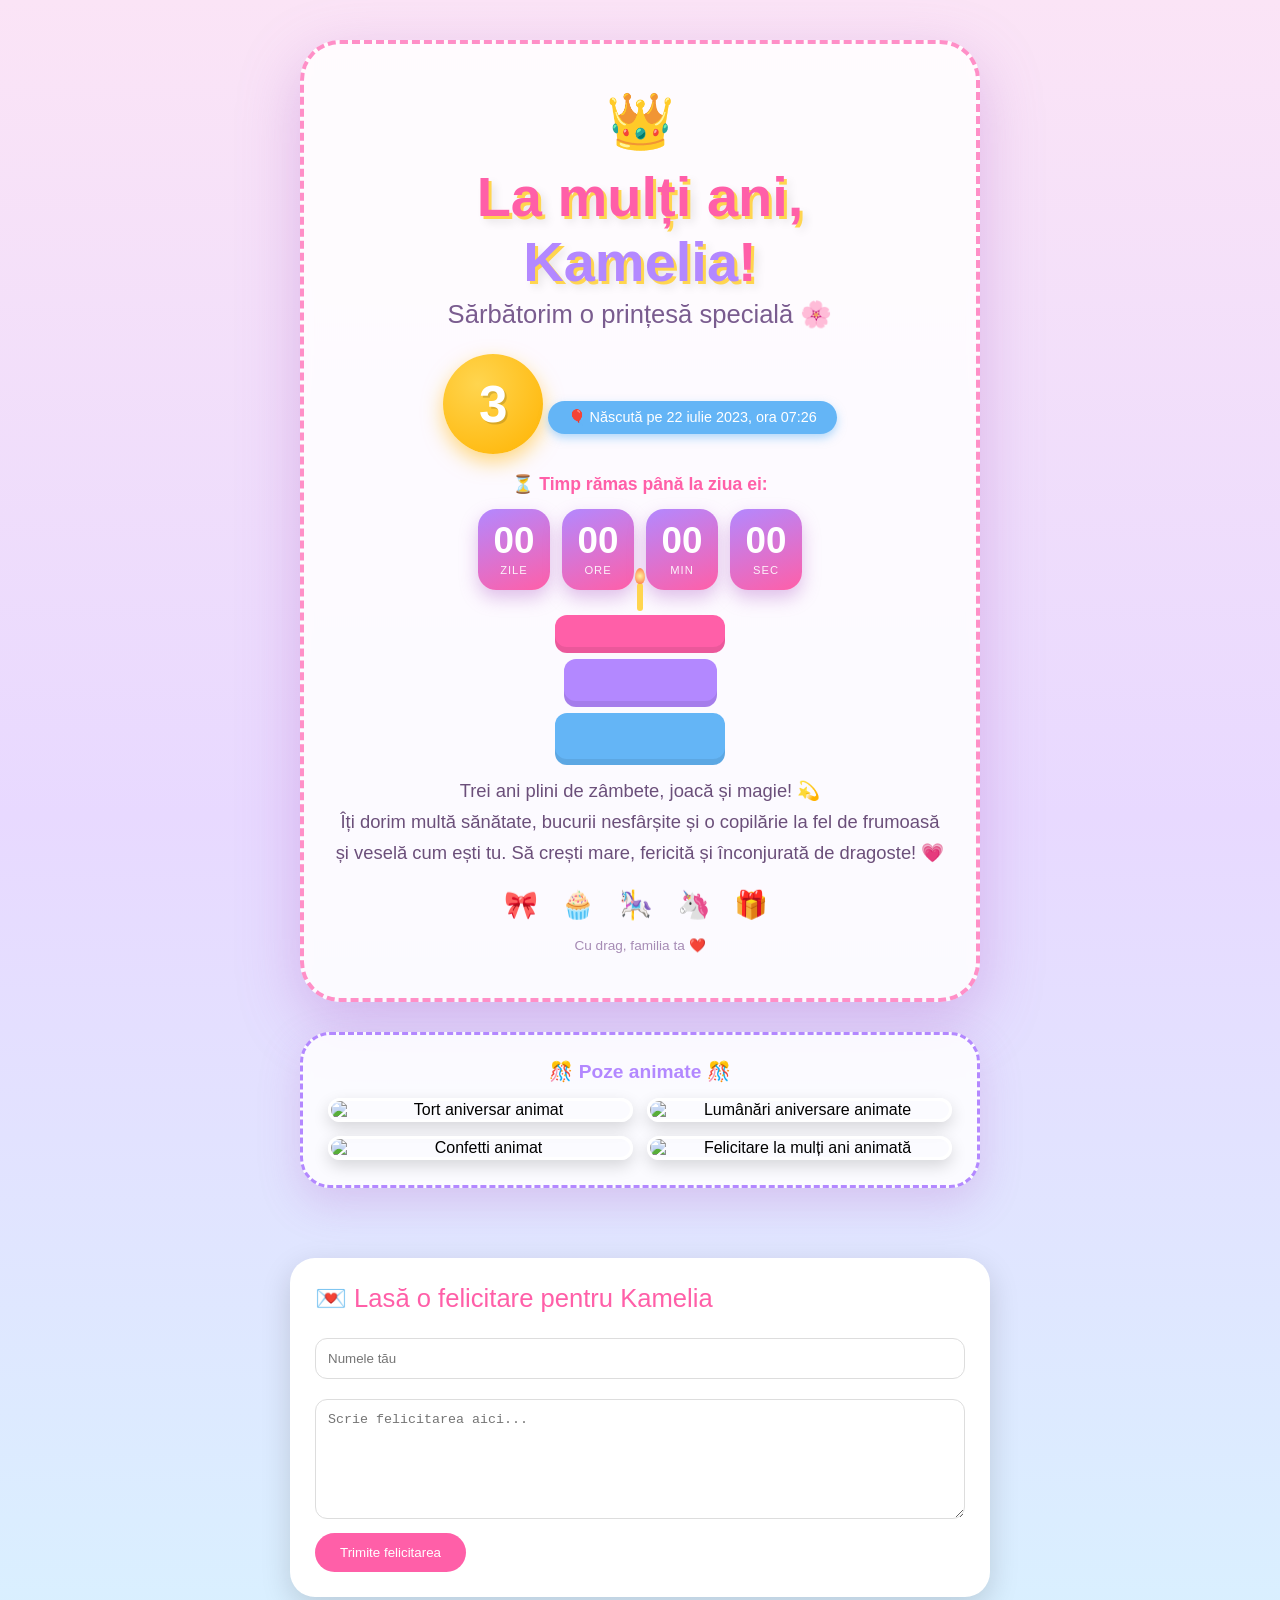
==== index.html @ 01dae21a "Update index.html" ====
<!DOCTYPE html>
<html lang="ro">
<head>
<meta charset="UTF-8">
<meta name="viewport" content="width=device-width, initial-scale=1.0">
<title>Kamelia — La mulți ani! 🎂</title>
<style>
  :root{
    --pink: #ff8fc7;
    --pink-dark: #ff5fa8;
    --purple: #b388ff;
    --yellow: #ffd54f;
    --blue: #64b5f6;
    --green: #81c784;
  }

  * { box-sizing: border-box; margin: 0; padding: 0; }

  html, body {
    min-height: 100%;
    overflow-x: hidden;
    font-family: 'Comic Sans MS', 'Trebuchet MS', sans-serif;
    background: linear-gradient(180deg, #fbe4f6 0%, #e8d9ff 50%, #d9f0ff 100%);
    position: relative;
  }

  .cloud {
    position: fixed;
    background: white;
    border-radius: 50%;
    opacity: 0.8;
    filter: blur(1px);
    z-index: 0;
    pointer-events: none;
  }

.confetti {
  position: fixed;
  top: -10px;
  opacity: 0.9;
  animation: fall linear infinite;
  pointer-events: none;
  z-index: 1;
}

/* forme variate - le alternăm din JS cu o clasă extra */
.confetti.square   { width: 9px;  height: 9px;  border-radius: 2px; }
.confetti.round    { width: 9px;  height: 9px;  border-radius: 50%; }
.confetti.strip    { width: 5px;  height: 16px;  border-radius: 2px; }

@keyframes fall {
  0%   { transform: translate(0, -10vh) rotate(0deg); opacity: 0; }
  8%   { opacity: 1; }
  25%  { transform: translate(15px, 15vh) rotate(180deg); }
  50%  { transform: translate(-20px, 45vh) rotate(360deg); }
  75%  { transform: translate(10px, 75vh) rotate(540deg); }
  92%  { opacity: 1; }
  100% { transform: translate(0, 110vh) rotate(720deg); opacity: 0; }
}
  
  @keyframes fall {
    0%   { transform: translateY(-10vh) rotate(0deg); }
    100% { transform: translateY(110vh) rotate(720deg); }
  }

  .balloon {
    position: fixed;
    bottom: -150px;
    width: 60px;
    height: 78px;
    border-radius: 50% 50% 50% 50% / 60% 60% 40% 40%;
    animation: float 12s linear infinite;
    z-index: 1;
    box-shadow: inset -8px -8px 12px rgba(0,0,0,0.08);
    pointer-events: none;
  }
  .balloon::after{
    content:'';
    position:absolute;
    bottom:-40px;
    left:50%;
    width:1px;
    height:40px;
    background: rgba(0,0,0,0.25);
  }
  @keyframes float {
    0%   { transform: translateY(0) translateX(0) rotate(0deg); }
    25%  { transform: translateY(-30vh) translateX(20px) rotate(3deg); }
    50%  { transform: translateY(-60vh) translateX(-20px) rotate(-3deg); }
    75%  { transform: translateY(-90vh) translateX(15px) rotate(3deg); }
    100% { transform: translateY(-120vh) translateX(0) rotate(0deg); }
  }

  .container {
    position: relative;
    z-index: 2;
    min-height: 100vh;
    display: flex;
    flex-direction: column;
    align-items: center;
    justify-content: center;
    text-align: center;
    padding: 40px 16px;
    gap: 30px;
  }

  .card {
    background: rgba(255,255,255,0.85);
    backdrop-filter: blur(6px);
    border-radius: 40px;
    padding: 45px 30px;
    max-width: 680px;
    width: 100%;
    box-shadow: 0 20px 60px rgba(179, 100, 200, 0.35);
    border: 4px dashed var(--pink);
  }

  .crown { font-size: 55px; animation: bounce 2s ease-in-out infinite; }
  @keyframes bounce {
    0%, 100% { transform: translateY(0) rotate(-5deg); }
    50% { transform: translateY(-15px) rotate(5deg); }
  }

  h1 {
    font-size: clamp(2rem, 7vw, 3.5rem);
    color: var(--pink-dark);
    text-shadow: 3px 3px 0 var(--yellow), 6px 6px 10px rgba(0,0,0,0.1);
    margin: 10px 0 5px;
  }
  .name { color: var(--purple); }

  h2 {
    font-size: clamp(1.1rem, 4vw, 1.6rem);
    color: #7a5c8f;
    margin-bottom: 20px;
    font-weight: normal;
  }

  .age-badge {
    display: inline-flex;
    align-items: center;
    justify-content: center;
    width: 100px;
    height: 100px;
    background: radial-gradient(circle at 35% 30%, var(--yellow), #ffb300);
    border-radius: 50%;
    font-size: 3.2rem;
    font-weight: bold;
    color: #fff;
    text-shadow: 2px 2px 0 rgba(0,0,0,0.15);
    box-shadow: 0 8px 20px rgba(255,179,0,0.5);
    margin: 5px auto 20px;
    animation: pulse 1.8s ease-in-out infinite;
  }
  @keyframes pulse {
    0%, 100% { transform: scale(1); }
    50% { transform: scale(1.08); }
  }

  .message {
    font-size: clamp(1rem, 3vw, 1.15rem);
    color: #6b4f7a;
    line-height: 1.7;
    margin-bottom: 20px;
  }

  .date-tag {
    display: inline-block;
    background: var(--blue);
    color: white;
    padding: 8px 20px;
    border-radius: 30px;
    font-size: 0.9rem;
    margin-bottom: 20px;
    box-shadow: 0 4px 10px rgba(100,181,246,0.5);
  }

  .timer-title{
    font-size: 1.1rem;
    color: var(--pink-dark);
    margin-bottom: 14px;
    font-weight: bold;
  }
  .timer {
    display: flex;
    justify-content: center;
    gap: 12px;
    flex-wrap: wrap;
    margin-bottom: 10px;
  }
  .timer-box {
    background: linear-gradient(160deg, var(--purple), var(--pink-dark));
    color: white;
    border-radius: 18px;
    padding: 14px 10px;
    min-width: 72px;
    box-shadow: 0 8px 18px rgba(179,100,200,0.4);
  }
  .timer-box .num {
    font-size: clamp(1.6rem, 6vw, 2.3rem);
    font-weight: bold;
    line-height: 1;
    font-variant-numeric: tabular-nums;
  }
  .timer-box .label {
    font-size: 0.7rem;
    text-transform: uppercase;
    letter-spacing: 1px;
    opacity: 0.9;
    margin-top: 4px;
  }
  .timer-done {
    font-size: 1.4rem;
    color: var(--pink-dark);
    font-weight: bold;
    display: none;
  }

  .cake { width: 170px; margin: 25px auto 10px; position: relative; }
  .cake-layer { border-radius: 12px; margin-bottom: 6px; box-shadow: inset 0 -6px 0 rgba(0,0,0,0.08); position: relative; }
  .cake-layer.top { height: 38px; background: var(--pink-dark); }
  .cake-layer.mid { height: 48px; background: var(--purple); width: 90%; margin-left: 5%; }
  .cake-layer.base { height: 52px; background: var(--blue); width: 100%; }
  .candle { position: absolute; top: -32px; left: 50%; transform: translateX(-50%); width: 6px; height: 28px; background: var(--yellow); border-radius: 3px; }
  .flame {
    position: absolute; top: -15px; left: 50%; transform: translateX(-50%);
    width: 10px; height: 16px;
    background: radial-gradient(circle, #fff59d, #ff7043);
    border-radius: 50% 50% 50% 50% / 60% 60% 40% 40%;
    animation: flicker 0.6s ease-in-out infinite alternate;
  }
  @keyframes flicker {
    0% { transform: translateX(-50%) scale(1) rotate(-3deg); }
    100% { transform: translateX(-50%) scale(1.15) rotate(3deg); }
  }

  .emoji-row { font-size: 1.7rem; margin: 15px 0 5px; letter-spacing: 8px; }
  .footer-note { margin-top: 16px; font-size: 0.85rem; color: #a68bb5; }

  .gif-card{
    background: rgba(255,255,255,0.85);
    backdrop-filter: blur(6px);
    border-radius: 30px;
    padding: 25px;
    max-width: 680px;
    width: 100%;
    box-shadow: 0 15px 40px rgba(179,100,200,0.25);
    border: 3px dashed var(--purple);
  }
  .gif-card h3{
    color: var(--purple);
    margin-bottom: 15px;
    font-size: 1.2rem;
  }
  .gif-grid{
    display: grid;
    grid-template-columns: repeat(2, 1fr);
    gap: 14px;
  }
  .gif-grid img{
    width: 100%;
    border-radius: 18px;
    box-shadow: 0 6px 16px rgba(0,0,0,0.15);
    border: 3px solid white;
    display: block;
  }

  @media (max-width: 480px){
    .card, .gif-card{ padding: 30px 16px; }
    .timer-box{ min-width: 62px; padding: 10px 6px; }
  }
.guestbook{
    width:100%;
    max-width:700px;
    margin:30px auto;
    padding:25px;
    background:white;
    border-radius:25px;
    box-shadow:0 10px 30px rgba(0,0,0,.15);
    position:relative;
    z-index:3;
}

.guestbook h2{
    color:#ff5fa8;
    margin-bottom:15px;
}

.guestbook input,
.guestbook textarea{
    width:100%;
    padding:12px;
    margin:10px 0;
    border-radius:12px;
    border:1px solid #ddd;
}

.guestbook textarea{
    min-height:120px;
}

.guestbook button{
    background:#ff5fa8;
    color:white;
    border:none;
    padding:12px 25px;
    border-radius:20px;
    cursor:pointer;
}

.comment{
    margin-top:12px;
    padding:15px;
    border-radius:12px;
    background:#fff4fa;
    text-align:left;
} 
</style>
</head>
<body>

<div class="container">
  <div class="card">
    <div class="crown">👑</div>
    <h1>La mulți ani,<br><span class="name">Kamelia</span>!</h1>
    <h2>Sărbătorim o prințesă specială 🌸</h2>

    <div class="age-badge" id="ageBadge">3</div>

    <p class="date-tag">🎈 Născută pe 22 iulie 2023, ora 07:26</p>

    <div class="timer-title">⏳ Timp rămas până la ziua ei:</div>
    <div class="timer" id="timer">
      <div class="timer-box"><div class="num" id="days">00</div><div class="label">zile</div></div>
      <div class="timer-box"><div class="num" id="hours">00</div><div class="label">ore</div></div>
      <div class="timer-box"><div class="num" id="minutes">00</div><div class="label">min</div></div>
      <div class="timer-box"><div class="num" id="seconds">00</div><div class="label">sec</div></div>
    </div>
    <div class="timer-done" id="timerDone">🎉 La mulți ani, Kamelia! 🎉</div>

    <div class="cake">
      <div class="cake-layer top"><div class="candle"><div class="flame"></div></div></div>
      <div class="cake-layer mid"></div>
      <div class="cake-layer base"></div>
    </div>

    <p class="message">
      Trei ani plini de zâmbete, joacă și magie! 💫<br>
      Îți dorim multă sănătate, bucurii nesfârșite și o copilărie
      la fel de frumoasă și veselă cum ești tu. Să crești mare,
      fericită și înconjurată de dragoste! 💗
    </p>

    <div class="emoji-row">🎀 🧁 🎠 🦄 🎁</div>
    <p class="footer-note">Cu drag, familia ta ❤️</p>
  </div>

  <div class="gif-card">
    <h3>🎊 Poze animate 🎊</h3>
    <div class="gif-grid">
      <img src="https://media2.giphy.com/media/v1.Y2lkPTc5MGI3NjExNmp3NG00NWlmNWFiaDA5OTBqZmwwYWIzMTZ6OHd4cGtkcjNxaWxqeiZlcD12MV9naWZzX3NlYXJjaCZjdD1n/VyB31XTqZNJhFRZNyl/giphy.gif" alt="Tort aniversar animat">
      <img src="https://media0.giphy.com/media/v1.Y2lkPTc5MGI3NjExNmp3NG00NWlmNWFiaDA5OTBqZmwwYWIzMTZ6OHd4cGtkcjNxaWxqeiZlcD12MV9naWZzX3NlYXJjaCZjdD1n/20cS04roeYZcVXAypm/giphy.gif" alt="Lumânări aniversare animate">
      <img src="https://media3.giphy.com/media/v1.Y2lkPTc5MGI3NjExNmp3NG00NWlmNWFiaDA5OTBqZmwwYWIzMTZ6OHd4cGtkcjNxaWxqeiZlcD12MV9naWZzX3NlYXJjaCZjdD1n/Y3THm9PonB55KXp9DI/giphy.gif" alt="Confetti animat">
      <img src="https://media3.giphy.com/media/v1.Y2lkPTc5MGI3NjExNmp3NG00NWlmNWFiaDA5OTBqZmwwYWIzMTZ6OHd4cGtkcjNxaWxqeiZlcD12MV9naWZzX3NlYXJjaCZjdD1n/CNNK7s0oINp0SyenZL/giphy.gif" alt="Felicitare la mulți ani animată">
    </div>
  </div>
</div>

<script>
  const colors = ['#ff8fc7','#ffd54f','#b388ff','#64b5f6','#81c784','#ff5fa8'];
  for (let i = 0; i < 55; i++) {
    const el = document.createElement('div');
    el.className = 'confetti';
    el.style.left = Math.random() * 100 + 'vw';
    el.style.background = colors[Math.floor(Math.random() * colors.length)];
    el.style.borderRadius = Math.random() > 0.5 ? '50%' : '0%';
    el.style.animationDuration = (4 + Math.random() * 5) + 's';
    el.style.animationDelay = (Math.random() * 5) + 's';
    document.body.appendChild(el);
  }

  for (let i = 0; i < 10; i++) {
    const b = document.createElement('div');
    b.className = 'balloon';
    b.style.left = (Math.random() * 90) + 'vw';
    b.style.background = colors[Math.floor(Math.random() * colors.length)];
    b.style.animationDuration = (10 + Math.random() * 8) + 's';
    b.style.animationDelay = (Math.random() * 10) + 's';
    document.body.appendChild(b);
  }

  for (let i = 0; i < 6; i++) {
    const c = document.createElement('div');
    c.className = 'cloud';
    const size = 60 + Math.random() * 80;
    c.style.width = size + 'px';
    c.style.height = size * 0.6 + 'px';
    c.style.top = (Math.random() * 80) + 'vh';
    c.style.left = (Math.random() * 90) + 'vw';
    document.body.appendChild(c);
  }

  const BIRTH_MONTH = 7;
  const BIRTH_DAY = 22;
  const BIRTH_HOUR = 7;
  const BIRTH_MINUTE = 26;
  const BIRTH_YEAR = 2023;

  function getNextBirthday() {
    const now = new Date();
    let year = now.getFullYear();
    let target = new Date(year, BIRTH_MONTH - 1, BIRTH_DAY, BIRTH_HOUR, BIRTH_MINUTE, 0);
    if (target.getTime() <= now.getTime()) {
      target = new Date(year + 1, BIRTH_MONTH - 1, BIRTH_DAY, BIRTH_HOUR, BIRTH_MINUTE, 0);
    }
    return target;
  }

  function updateAgeBadge(targetDate) {
    const turningAge = targetDate.getFullYear() - BIRTH_YEAR;
    document.getElementById('ageBadge').textContent = turningAge;
  }

  let nextBirthday = getNextBirthday();
  updateAgeBadge(nextBirthday);

  function pad(n) { return String(n).padStart(2, '0'); }

  function tick() {
    const now = new Date().getTime();
    let diff = nextBirthday.getTime() - now;

    if (diff <= 0) {
      document.getElementById('timer').style.display = 'none';
      document.getElementById('timerDone').style.display = 'block';
      setTimeout(() => {
        nextBirthday = getNextBirthday();
        updateAgeBadge(nextBirthday);
        document.getElementById('timer').style.display = 'flex';
        document.getElementById('timerDone').style.display = 'none';
      }, 5000);
      return;
    }

    const days = Math.floor(diff / (1000 * 60 * 60 * 24));
    const hours = Math.floor((diff / (1000 * 60 * 60)) % 24);
    const minutes = Math.floor((diff / (1000 * 60)) % 60);
    const seconds = Math.floor((diff / 1000) % 60);

    document.getElementById('days').textContent = pad(days);
    document.getElementById('hours').textContent = pad(hours);
    document.getElementById('minutes').textContent = pad(minutes);
    document.getElementById('seconds').textContent = pad(seconds);
  }

  tick();
  async function saveWish(){

    const name =
        document.getElementById("name").value;

    const message =
        document.getElementById("message").value;

    if(!message){
        alert("Scrie un mesaj.");
        return;
    }

    await fetch("/api/wishes",{

        method:"POST",

        headers:{
            "Content-Type":"application/json"
        },

        body:JSON.stringify({
            name,
            message
        })

    });

    document.getElementById("name").value="";
    document.getElementById("message").value="";

    loadWishes();
}



async function loadWishes(){

    const response =
        await fetch("/api/wishes");

    const data =
        await response.json();

    const comments =
        document.getElementById("comments");

    comments.innerHTML="";

    data.forEach(item=>{

        comments.innerHTML += `
        <div class="comment">
            <strong>${item.name}</strong><br>
            ${item.message}<br>
            <small>${item.created_at}</small>
        </div>
        `;

    });

}

loadWishes();
  setInterval(tick, 1000);
// în <script> din index.html, unde era bucla veche:
const shapes = ['square', 'round', 'strip'];
const colors = ['#ff8fc7','#ffd54f','#b388ff','#64b5f6','#81c784','#ff5fa8'];
for (let i = 0; i < 55; i++) {
  const el = document.createElement('div');
  el.className = 'confetti ' + shapes[Math.floor(Math.random() * shapes.length)];
  el.style.left = Math.random() * 100 + 'vw';
  el.style.background = colors[Math.floor(Math.random() * colors.length)];
  el.style.animationDuration = (4 + Math.random() * 5) + 's';
  el.style.animationDelay = (Math.random() * 5) + 's';
  document.body.appendChild(el);
}

</script>

    <div class="guestbook">

    <h2>💌 Lasă o felicitare pentru Kamelia</h2>

    <input
        id="name"
        type="text"
        placeholder="Numele tău"
    >
    <input
  type="text"
  id="website"
  style="display:none"
  />
    <textarea
        id="message"
        placeholder="Scrie felicitarea aici..."
    ></textarea>

    <button onclick="saveWish()">
        Trimite felicitarea
    </button>

    <div id="comments"></div>

</div>
  
</body>
</html>
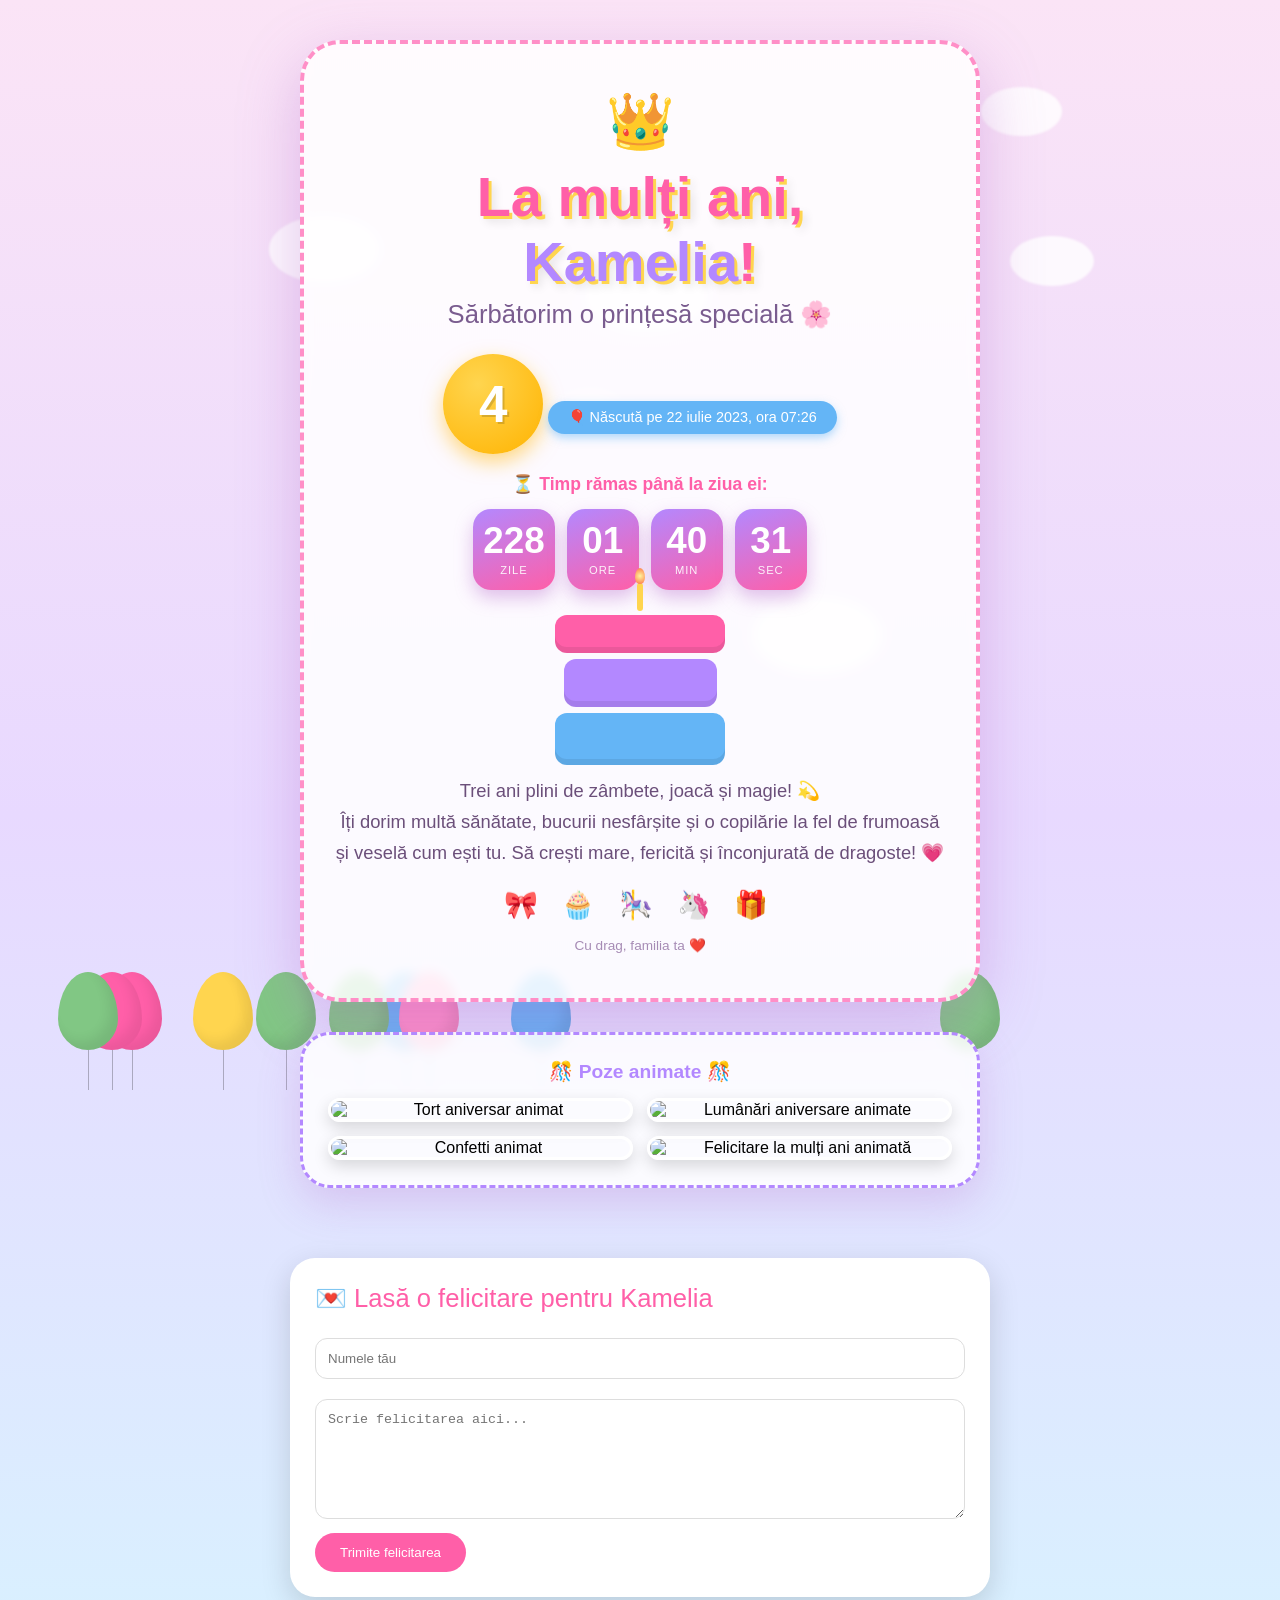
==== commit e3d9894e: "Update index.html" ====
--- a/index.html
+++ b/index.html
@@ -519,18 +519,6 @@
 
 loadWishes();
   setInterval(tick, 1000);
-// în <script> din index.html, unde era bucla veche:
-const shapes = ['square', 'round', 'strip'];
-const colors = ['#ff8fc7','#ffd54f','#b388ff','#64b5f6','#81c784','#ff5fa8'];
-for (let i = 0; i < 55; i++) {
-  const el = document.createElement('div');
-  el.className = 'confetti ' + shapes[Math.floor(Math.random() * shapes.length)];
-  el.style.left = Math.random() * 100 + 'vw';
-  el.style.background = colors[Math.floor(Math.random() * colors.length)];
-  el.style.animationDuration = (4 + Math.random() * 5) + 's';
-  el.style.animationDelay = (Math.random() * 5) + 's';
-  document.body.appendChild(el);
-}
 
 </script>
 
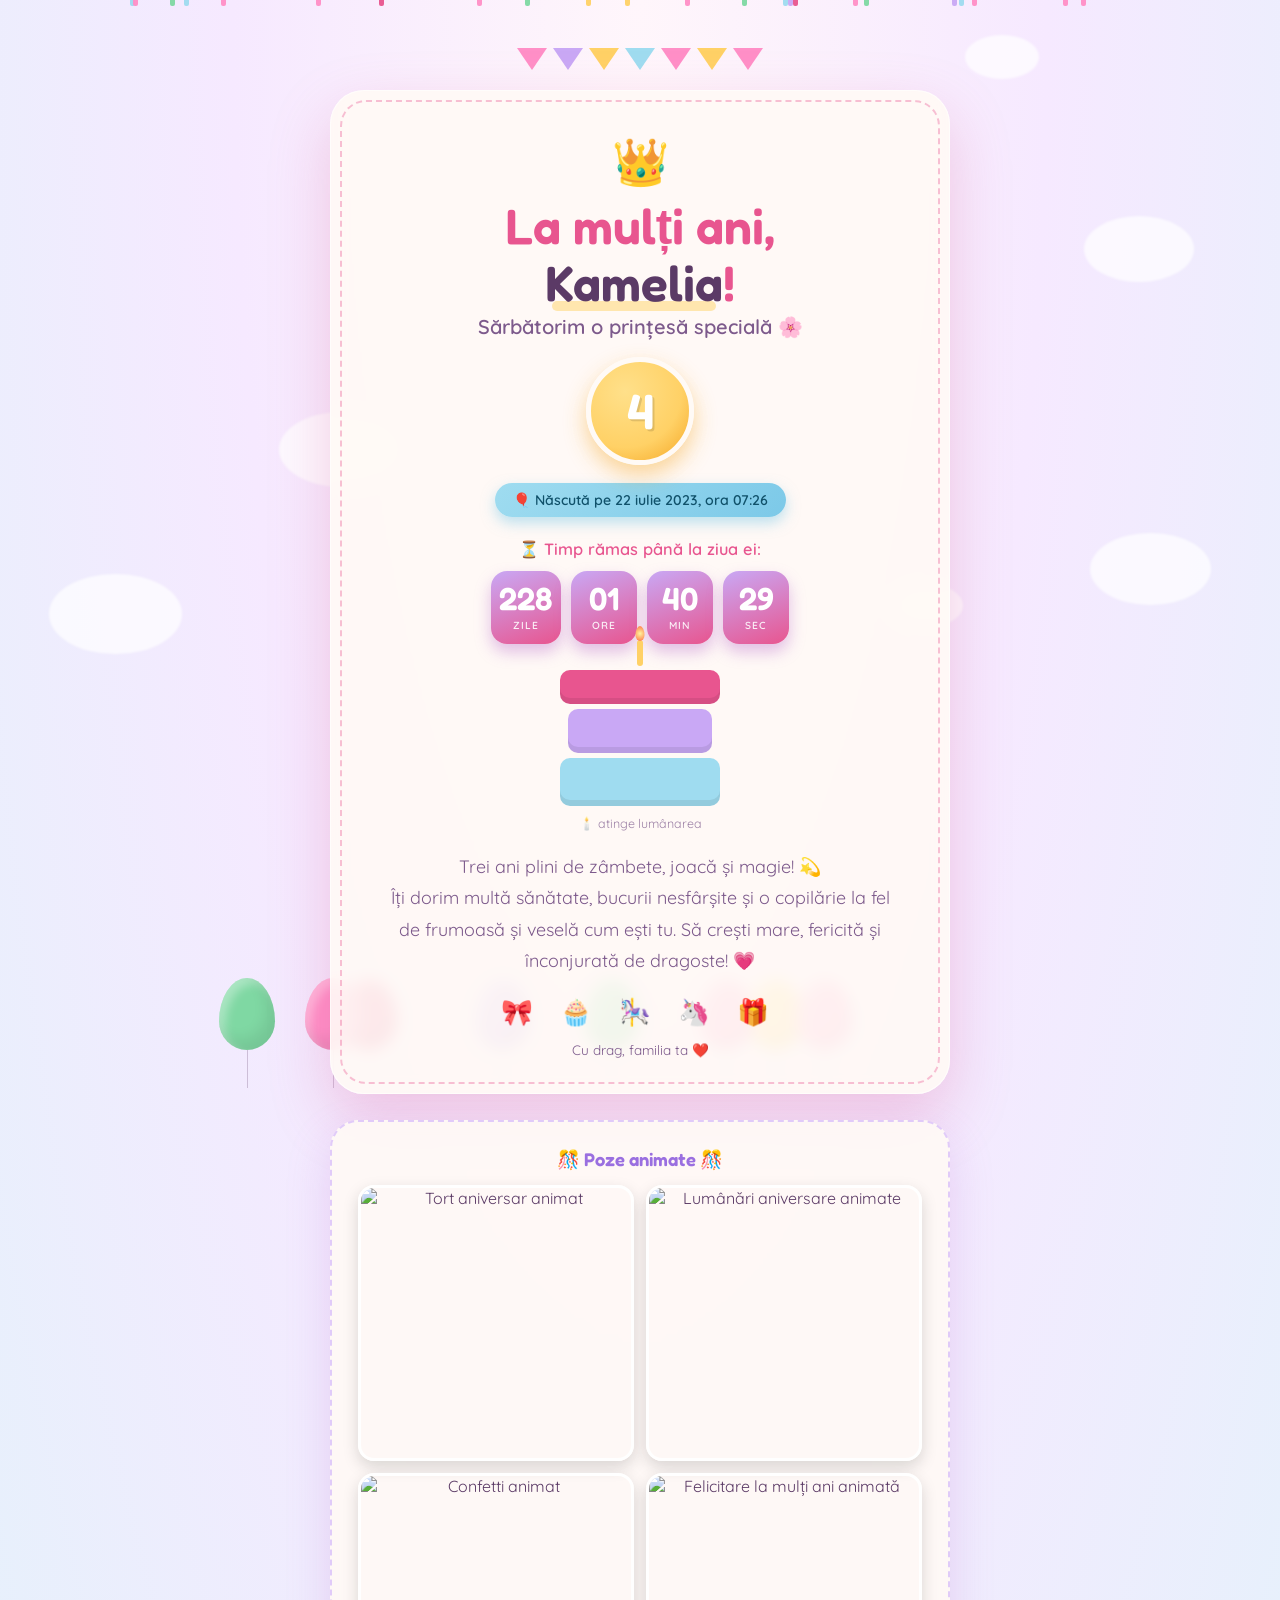
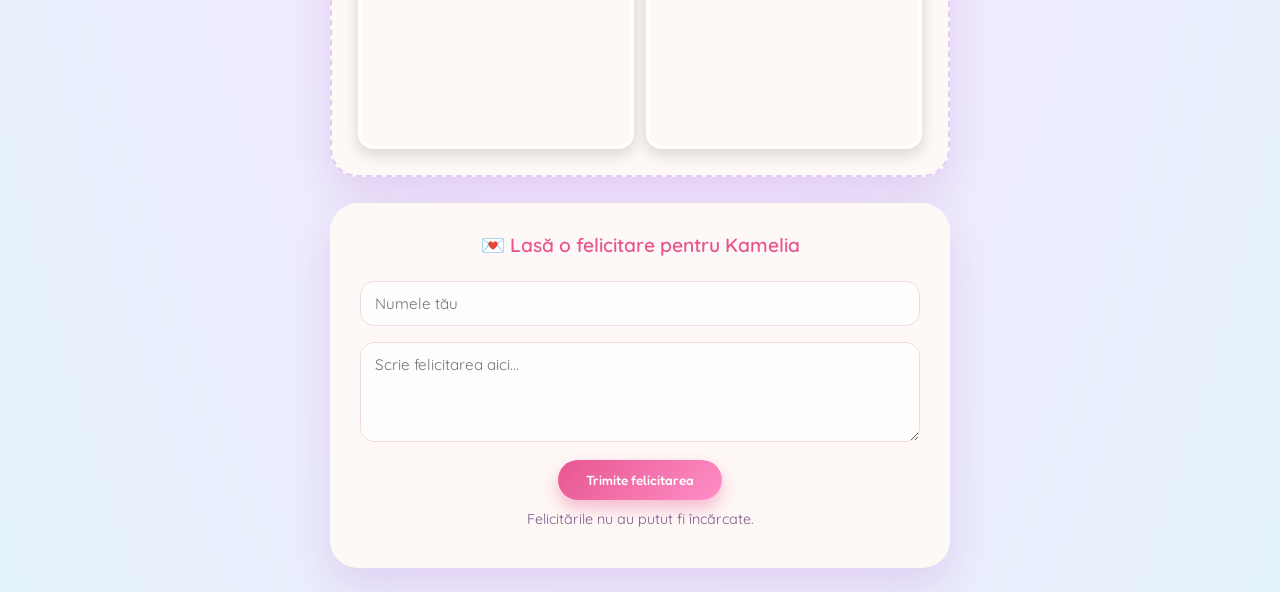
==== commit bc23bf43: "Update index.html" ====
--- a/index.html
+++ b/index.html
@@ -4,14 +4,21 @@
 <meta charset="UTF-8">
 <meta name="viewport" content="width=device-width, initial-scale=1.0">
 <title>Kamelia — La mulți ani! 🎂</title>
+<link rel="preconnect" href="https://fonts.googleapis.com">
+<link rel="preconnect" href="https://fonts.gstatic.com" crossorigin>
+<link href="https://fonts.googleapis.com/css2?family=Fredoka:wght@500;600;700&family=Quicksand:wght@400;500;600;700&display=swap" rel="stylesheet">
 <style>
   :root{
+    --blush: #ffe1ee;
     --pink: #ff8fc7;
-    --pink-dark: #ff5fa8;
-    --purple: #b388ff;
-    --yellow: #ffd54f;
-    --blue: #64b5f6;
-    --green: #81c784;
+    --pink-dark: #e8558f;
+    --plum: #5b3a66;
+    --plum-soft: #7d5a8c;
+    --lavender: #c9a8f5;
+    --butter: #ffd166;
+    --sky: #9fdcf0;
+    --paper: #fffaf6;
+    --shadow-pink: rgba(216, 92, 150, 0.28);
   }
 
   * { box-sizing: border-box; margin: 0; padding: 0; }
@@ -19,78 +26,78 @@
   html, body {
     min-height: 100%;
     overflow-x: hidden;
-    font-family: 'Comic Sans MS', 'Trebuchet MS', sans-serif;
-    background: linear-gradient(180deg, #fbe4f6 0%, #e8d9ff 50%, #d9f0ff 100%);
+    font-family: 'Quicksand', sans-serif;
+    color: var(--plum);
+    background: radial-gradient(ellipse at top, #fff6fb 0%, #f6e9ff 45%, #e3f2fb 100%);
     position: relative;
   }
 
+  h1, h2, h3, .display {
+    font-family: 'Fredoka', sans-serif;
+  }
+
+  /* ---------- decorative background layers (non-interactive) ---------- */
+  .cloud, .confetti, .balloon {
+    position: fixed;
+    pointer-events: none;
+  }
+
   .cloud {
-    position: fixed;
     background: white;
     border-radius: 50%;
-    opacity: 0.8;
+    opacity: 0.7;
     filter: blur(1px);
     z-index: 0;
-    pointer-events: none;
-  }
-
-.confetti {
-  position: fixed;
-  top: -10px;
-  opacity: 0.9;
-  animation: fall linear infinite;
-  pointer-events: none;
-  z-index: 1;
-}
-
-/* forme variate - le alternăm din JS cu o clasă extra */
-.confetti.square   { width: 9px;  height: 9px;  border-radius: 2px; }
-.confetti.round    { width: 9px;  height: 9px;  border-radius: 50%; }
-.confetti.strip    { width: 5px;  height: 16px;  border-radius: 2px; }
-
-@keyframes fall {
-  0%   { transform: translate(0, -10vh) rotate(0deg); opacity: 0; }
-  8%   { opacity: 1; }
-  25%  { transform: translate(15px, 15vh) rotate(180deg); }
-  50%  { transform: translate(-20px, 45vh) rotate(360deg); }
-  75%  { transform: translate(10px, 75vh) rotate(540deg); }
-  92%  { opacity: 1; }
-  100% { transform: translate(0, 110vh) rotate(720deg); opacity: 0; }
-}
-  
+  }
+
+  .confetti {
+    top: -10px;
+    opacity: 0.95;
+    animation: fall linear infinite;
+    z-index: 1;
+    will-change: transform, opacity;
+  }
+  .confetti.square { width: 9px;  height: 9px;  border-radius: 2px; }
+  .confetti.round  { width: 8px;  height: 8px;  border-radius: 50%; }
+  .confetti.strip  { width: 5px;  height: 16px; border-radius: 2px; }
+
   @keyframes fall {
-    0%   { transform: translateY(-10vh) rotate(0deg); }
-    100% { transform: translateY(110vh) rotate(720deg); }
+    0%   { transform: translate(0, -10vh) rotate(0deg);    opacity: 0; }
+    8%   { opacity: 1; }
+    25%  { transform: translate(18px, 20vh) rotate(180deg); }
+    50%  { transform: translate(-22px, 50vh) rotate(360deg); }
+    75%  { transform: translate(14px, 80vh) rotate(540deg); }
+    92%  { opacity: 1; }
+    100% { transform: translate(0, 110vh) rotate(720deg);  opacity: 0; }
   }
 
   .balloon {
-    position: fixed;
     bottom: -150px;
-    width: 60px;
-    height: 78px;
+    width: 56px;
+    height: 72px;
     border-radius: 50% 50% 50% 50% / 60% 60% 40% 40%;
-    animation: float 12s linear infinite;
+    animation: float 13s linear infinite;
     z-index: 1;
-    box-shadow: inset -8px -8px 12px rgba(0,0,0,0.08);
-    pointer-events: none;
+    box-shadow: inset -8px -10px 14px rgba(0,0,0,0.08), inset 6px 6px 10px rgba(255,255,255,0.35);
   }
   .balloon::after{
     content:'';
     position:absolute;
-    bottom:-40px;
+    bottom:-38px;
     left:50%;
     width:1px;
-    height:40px;
-    background: rgba(0,0,0,0.25);
+    height:38px;
+    background: rgba(91,58,102,0.25);
   }
   @keyframes float {
-    0%   { transform: translateY(0) translateX(0) rotate(0deg); }
-    25%  { transform: translateY(-30vh) translateX(20px) rotate(3deg); }
-    50%  { transform: translateY(-60vh) translateX(-20px) rotate(-3deg); }
-    75%  { transform: translateY(-90vh) translateX(15px) rotate(3deg); }
-    100% { transform: translateY(-120vh) translateX(0) rotate(0deg); }
-  }
-
+    0%   { transform: translateY(0)      translateX(0)    rotate(-2deg); }
+    25%  { transform: translateY(-30vh)  translateX(22px) rotate(3deg); }
+    50%  { transform: translateY(-60vh)  translateX(-22px) rotate(-3deg); }
+    75%  { transform: translateY(-90vh)  translateX(16px)  rotate(3deg); }
+    100% { transform: translateY(-125vh) translateX(0)     rotate(-2deg); }
+  }
+
+  /* ---------- layout ---------- */
   .container {
     position: relative;
     z-index: 2;
@@ -100,232 +107,340 @@
     align-items: center;
     justify-content: center;
     text-align: center;
-    padding: 40px 16px;
-    gap: 30px;
+    padding: 48px 16px 24px;
+    gap: 26px;
+  }
+
+  /* bunting */
+  .bunting {
+    display: flex;
+    justify-content: center;
+    gap: 6px;
+    margin-bottom: -6px;
+  }
+  .bunting span {
+    width: 0; height: 0;
+    border-left: 15px solid transparent;
+    border-right: 15px solid transparent;
+    border-top: 22px solid var(--pink);
+    border-radius: 0 0 4px 4px;
+    animation: sway 3.4s ease-in-out infinite;
+    transform-origin: top center;
+  }
+  .bunting span:nth-child(2n)   { border-top-color: var(--lavender); animation-delay: .2s; }
+  .bunting span:nth-child(3n)   { border-top-color: var(--butter);   animation-delay: .4s; }
+  .bunting span:nth-child(4n)   { border-top-color: var(--sky);      animation-delay: .6s; }
+  @keyframes sway {
+    0%, 100% { transform: rotate(-4deg); }
+    50%      { transform: rotate(4deg); }
   }
 
   .card {
-    background: rgba(255,255,255,0.85);
-    backdrop-filter: blur(6px);
-    border-radius: 40px;
-    padding: 45px 30px;
-    max-width: 680px;
+    background: rgba(255, 250, 246, 0.9);
+    backdrop-filter: blur(8px);
+    border-radius: 34px;
+    padding: 42px 30px 36px;
+    max-width: 620px;
     width: 100%;
-    box-shadow: 0 20px 60px rgba(179, 100, 200, 0.35);
-    border: 4px dashed var(--pink);
-  }
-
-  .crown { font-size: 55px; animation: bounce 2s ease-in-out infinite; }
+    box-shadow: 0 24px 60px var(--shadow-pink), inset 0 0 0 1px rgba(255,255,255,0.6);
+    position: relative;
+    overflow: hidden;
+  }
+  .card::before{
+    content:'';
+    position:absolute;
+    inset:10px;
+    border-radius: 26px;
+    border: 2.5px dashed rgba(232, 85, 143, 0.35);
+    pointer-events:none;
+  }
+
+  .crown { font-size: 46px; animation: bounce 2.2s ease-in-out infinite; display:inline-block; }
   @keyframes bounce {
-    0%, 100% { transform: translateY(0) rotate(-5deg); }
-    50% { transform: translateY(-15px) rotate(5deg); }
+    0%, 100% { transform: translateY(0) rotate(-6deg); }
+    50%      { transform: translateY(-12px) rotate(6deg); }
   }
 
   h1 {
-    font-size: clamp(2rem, 7vw, 3.5rem);
+    font-weight: 600;
+    font-size: clamp(2rem, 7vw, 3.1rem);
     color: var(--pink-dark);
-    text-shadow: 3px 3px 0 var(--yellow), 6px 6px 10px rgba(0,0,0,0.1);
-    margin: 10px 0 5px;
-  }
-  .name { color: var(--purple); }
+    margin: 8px 0 2px;
+    line-height: 1.15;
+  }
+  .name { color: var(--plum); position: relative; }
+  .name::after{
+    content:'';
+    position:absolute;
+    left: 4%;
+    right: 4%;
+    bottom: 2px;
+    height: 10px;
+    background: var(--butter);
+    opacity: 0.5;
+    z-index: -1;
+    border-radius: 6px;
+  }
 
   h2 {
-    font-size: clamp(1.1rem, 4vw, 1.6rem);
-    color: #7a5c8f;
-    margin-bottom: 20px;
-    font-weight: normal;
-  }
-
+    font-family: 'Quicksand', sans-serif;
+    font-size: clamp(1rem, 3.6vw, 1.25rem);
+    color: var(--plum-soft);
+    font-weight: 600;
+    margin-bottom: 18px;
+  }
+
+  .age-wrap { position: relative; width: 108px; margin: 6px auto 18px; }
   .age-badge {
+    display: flex;
+    align-items: center;
+    justify-content: center;
+    width: 108px;
+    height: 108px;
+    background: radial-gradient(circle at 35% 30%, #ffe08a, var(--butter) 60%, #f5a623 100%);
+    border-radius: 50%;
+    font-family: 'Fredoka', sans-serif;
+    font-size: 3.1rem;
+    font-weight: 600;
+    color: #fff;
+    text-shadow: 2px 2px 0 rgba(0,0,0,0.12);
+    box-shadow: 0 10px 22px rgba(245, 166, 35, 0.45);
+    animation: pulse 2s ease-in-out infinite;
+    border: 5px solid var(--paper);
+  }
+  @keyframes pulse {
+    0%, 100% { transform: scale(1); }
+    50%      { transform: scale(1.06); }
+  }
+
+  .message {
+    font-size: clamp(1rem, 3vw, 1.12rem);
+    color: var(--plum-soft);
+    line-height: 1.75;
+    margin-bottom: 18px;
+    max-width: 46ch;
+    margin-inline: auto;
+  }
+
+  .date-tag {
     display: inline-flex;
     align-items: center;
-    justify-content: center;
-    width: 100px;
-    height: 100px;
-    background: radial-gradient(circle at 35% 30%, var(--yellow), #ffb300);
-    border-radius: 50%;
-    font-size: 3.2rem;
-    font-weight: bold;
-    color: #fff;
-    text-shadow: 2px 2px 0 rgba(0,0,0,0.15);
-    box-shadow: 0 8px 20px rgba(255,179,0,0.5);
-    margin: 5px auto 20px;
-    animation: pulse 1.8s ease-in-out infinite;
-  }
-  @keyframes pulse {
-    0%, 100% { transform: scale(1); }
-    50% { transform: scale(1.08); }
-  }
-
-  .message {
-    font-size: clamp(1rem, 3vw, 1.15rem);
-    color: #6b4f7a;
-    line-height: 1.7;
-    margin-bottom: 20px;
-  }
-
-  .date-tag {
-    display: inline-block;
-    background: var(--blue);
-    color: white;
-    padding: 8px 20px;
+    gap: 6px;
+    background: linear-gradient(135deg, var(--sky), #7cc9e8);
+    color: #10516a;
+    font-weight: 600;
+    padding: 8px 18px;
     border-radius: 30px;
-    font-size: 0.9rem;
-    margin-bottom: 20px;
-    box-shadow: 0 4px 10px rgba(100,181,246,0.5);
+    font-size: 0.88rem;
+    margin-bottom: 22px;
+    box-shadow: 0 6px 14px rgba(124, 201, 232, 0.5);
   }
 
   .timer-title{
-    font-size: 1.1rem;
+    font-weight: 600;
+    font-size: 1.02rem;
     color: var(--pink-dark);
-    margin-bottom: 14px;
-    font-weight: bold;
+    margin-bottom: 12px;
   }
   .timer {
     display: flex;
     justify-content: center;
-    gap: 12px;
+    gap: 10px;
     flex-wrap: wrap;
-    margin-bottom: 10px;
+    margin-bottom: 26px;
   }
   .timer-box {
-    background: linear-gradient(160deg, var(--purple), var(--pink-dark));
+    background: linear-gradient(160deg, var(--lavender), var(--pink-dark));
     color: white;
-    border-radius: 18px;
-    padding: 14px 10px;
-    min-width: 72px;
-    box-shadow: 0 8px 18px rgba(179,100,200,0.4);
+    border-radius: 16px;
+    padding: 12px 8px;
+    min-width: 66px;
+    box-shadow: 0 8px 16px rgba(179, 100, 200, 0.4);
   }
   .timer-box .num {
-    font-size: clamp(1.6rem, 6vw, 2.3rem);
-    font-weight: bold;
+    font-family: 'Fredoka', sans-serif;
+    font-size: clamp(1.4rem, 5.6vw, 2rem);
+    font-weight: 600;
     line-height: 1;
     font-variant-numeric: tabular-nums;
   }
   .timer-box .label {
-    font-size: 0.7rem;
+    font-size: 0.64rem;
     text-transform: uppercase;
-    letter-spacing: 1px;
+    letter-spacing: 1.2px;
     opacity: 0.9;
     margin-top: 4px;
+    font-weight: 600;
   }
   .timer-done {
-    font-size: 1.4rem;
+    font-family: 'Fredoka', sans-serif;
+    font-size: 1.3rem;
     color: var(--pink-dark);
-    font-weight: bold;
+    font-weight: 600;
     display: none;
-  }
-
-  .cake { width: 170px; margin: 25px auto 10px; position: relative; }
-  .cake-layer { border-radius: 12px; margin-bottom: 6px; box-shadow: inset 0 -6px 0 rgba(0,0,0,0.08); position: relative; }
-  .cake-layer.top { height: 38px; background: var(--pink-dark); }
-  .cake-layer.mid { height: 48px; background: var(--purple); width: 90%; margin-left: 5%; }
-  .cake-layer.base { height: 52px; background: var(--blue); width: 100%; }
-  .candle { position: absolute; top: -32px; left: 50%; transform: translateX(-50%); width: 6px; height: 28px; background: var(--yellow); border-radius: 3px; }
+    margin-bottom: 26px;
+  }
+
+  /* cake */
+  .cake { width: 160px; margin: 6px auto 22px; position: relative; cursor: pointer; }
+  .cake-layer { border-radius: 10px; margin-bottom: 5px; box-shadow: inset 0 -6px 0 rgba(0,0,0,0.08); position: relative; }
+  .cake-layer.top  { height: 34px; background: var(--pink-dark); }
+  .cake-layer.mid  { height: 44px; background: var(--lavender); width: 90%; margin-left: 5%; }
+  .cake-layer.base { height: 48px; background: var(--sky); width: 100%; }
+  .candle { position: absolute; top: -30px; left: 50%; transform: translateX(-50%); width: 6px; height: 26px; background: var(--butter); border-radius: 3px; }
   .flame {
-    position: absolute; top: -15px; left: 50%; transform: translateX(-50%);
-    width: 10px; height: 16px;
+    position: absolute; top: -14px; left: 50%; transform: translateX(-50%);
+    width: 9px; height: 15px;
     background: radial-gradient(circle, #fff59d, #ff7043);
     border-radius: 50% 50% 50% 50% / 60% 60% 40% 40%;
     animation: flicker 0.6s ease-in-out infinite alternate;
-  }
+    transition: opacity .3s ease, transform .3s ease;
+  }
+  .flame.out { opacity: 0; transform: translateX(-50%) scale(0.3); }
   @keyframes flicker {
-    0% { transform: translateX(-50%) scale(1) rotate(-3deg); }
+    0%   { transform: translateX(-50%) scale(1)    rotate(-3deg); }
     100% { transform: translateX(-50%) scale(1.15) rotate(3deg); }
   }
-
-  .emoji-row { font-size: 1.7rem; margin: 15px 0 5px; letter-spacing: 8px; }
-  .footer-note { margin-top: 16px; font-size: 0.85rem; color: #a68bb5; }
-
+  .cake-hint { font-size: 0.78rem; color: var(--plum-soft); opacity: 0.75; margin-top: -12px; margin-bottom: 20px; }
+
+  .emoji-row { font-size: 1.6rem; margin: 4px 0 10px; letter-spacing: 10px; }
+  .footer-note { margin-top: 14px; font-size: 0.85rem; color: var(--plum-soft); }
+
+  /* gif gallery */
   .gif-card{
-    background: rgba(255,255,255,0.85);
-    backdrop-filter: blur(6px);
-    border-radius: 30px;
-    padding: 25px;
-    max-width: 680px;
+    background: rgba(255, 250, 246, 0.9);
+    backdrop-filter: blur(8px);
+    border-radius: 28px;
+    padding: 26px;
+    max-width: 620px;
     width: 100%;
-    box-shadow: 0 15px 40px rgba(179,100,200,0.25);
-    border: 3px dashed var(--purple);
+    box-shadow: 0 18px 44px rgba(179,100,200,0.22);
+    border: 2.5px dashed rgba(179, 136, 255, 0.4);
   }
   .gif-card h3{
-    color: var(--purple);
-    margin-bottom: 15px;
-    font-size: 1.2rem;
+    font-weight: 600;
+    color: var(--lavender);
+    color: #9a6fe0;
+    margin-bottom: 14px;
+    font-size: 1.15rem;
   }
   .gif-grid{
     display: grid;
     grid-template-columns: repeat(2, 1fr);
-    gap: 14px;
+    gap: 12px;
   }
   .gif-grid img{
     width: 100%;
-    border-radius: 18px;
+    aspect-ratio: 1 / 1;
+    object-fit: cover;
+    border-radius: 16px;
     box-shadow: 0 6px 16px rgba(0,0,0,0.15);
     border: 3px solid white;
     display: block;
   }
 
+  /* guestbook — lives in normal flow, own stacking context so it always sits above decor */
+  .guestbook{
+    position: relative;
+    z-index: 2;
+    width:100%;
+    max-width:620px;
+    padding: 30px;
+    background: rgba(255, 250, 246, 0.9);
+    backdrop-filter: blur(8px);
+    border-radius:28px;
+    box-shadow: 0 18px 44px rgba(179,100,200,0.22);
+    text-align: left;
+  }
+  .guestbook h2{
+    color: var(--pink-dark);
+    text-align: center;
+    margin-bottom: 16px;
+    font-size: 1.2rem;
+  }
+  .guestbook input,
+  .guestbook textarea{
+    width:100%;
+    font-family: 'Quicksand', sans-serif;
+    font-size: 0.95rem;
+    padding: 12px 14px;
+    margin: 8px 0;
+    border-radius: 14px;
+    border: 1.5px solid #f0d9e6;
+    background: #fffdfb;
+    color: var(--plum);
+  }
+  .guestbook input:focus,
+  .guestbook textarea:focus{
+    outline: none;
+    border-color: var(--pink);
+    box-shadow: 0 0 0 3px rgba(255,143,199,0.25);
+  }
+  .guestbook textarea{ min-height: 100px; resize: vertical; }
+  .guestbook .honeypot{ display:none; }
+
+  .guestbook button{
+    display:block;
+    margin: 6px auto 0;
+    background: linear-gradient(135deg, var(--pink-dark), var(--pink));
+    color: white;
+    font-family: 'Fredoka', sans-serif;
+    font-weight: 500;
+    border:none;
+    padding: 12px 28px;
+    border-radius: 22px;
+    cursor:pointer;
+    box-shadow: 0 8px 18px rgba(232,85,143,0.4);
+    transition: transform .15s ease;
+  }
+  .guestbook button:hover{ transform: translateY(-2px); }
+  .guestbook button:disabled{ opacity: 0.6; cursor: default; transform:none; }
+
+  .comment{
+    margin-top:12px;
+    padding:14px 16px;
+    border-radius:14px;
+    background:#fff4fa;
+    border: 1px solid #ffe1ee;
+  }
+  .comment strong{ color: var(--pink-dark); }
+  .comment small{ color: var(--plum-soft); opacity: 0.75; }
+  .comments-empty, .comments-error{
+    text-align:center;
+    color: var(--plum-soft);
+    font-size: 0.9rem;
+    padding: 10px 0;
+  }
+
   @media (max-width: 480px){
-    .card, .gif-card{ padding: 30px 16px; }
-    .timer-box{ min-width: 62px; padding: 10px 6px; }
-  }
-.guestbook{
-    width:100%;
-    max-width:700px;
-    margin:30px auto;
-    padding:25px;
-    background:white;
-    border-radius:25px;
-    box-shadow:0 10px 30px rgba(0,0,0,.15);
-    position:relative;
-    z-index:3;
-}
-
-.guestbook h2{
-    color:#ff5fa8;
-    margin-bottom:15px;
-}
-
-.guestbook input,
-.guestbook textarea{
-    width:100%;
-    padding:12px;
-    margin:10px 0;
-    border-radius:12px;
-    border:1px solid #ddd;
-}
-
-.guestbook textarea{
-    min-height:120px;
-}
-
-.guestbook button{
-    background:#ff5fa8;
-    color:white;
-    border:none;
-    padding:12px 25px;
-    border-radius:20px;
-    cursor:pointer;
-}
-
-.comment{
-    margin-top:12px;
-    padding:15px;
-    border-radius:12px;
-    background:#fff4fa;
-    text-align:left;
-} 
+    .card, .gif-card, .guestbook{ padding: 28px 18px; }
+    .timer-box{ min-width: 58px; padding: 10px 6px; }
+    .bunting span{ border-left-width:11px; border-right-width:11px; border-top-width:16px; }
+  }
+
+  @media (prefers-reduced-motion: reduce){
+    .confetti, .balloon, .crown, .age-badge, .bunting span, .flame{
+      animation: none !important;
+    }
+  }
 </style>
 </head>
 <body>
 
 <div class="container">
+
+  <div class="bunting" aria-hidden="true">
+    <span></span><span></span><span></span><span></span><span></span><span></span><span></span>
+  </div>
+
   <div class="card">
-    <div class="crown">👑</div>
+    <div class="crown" aria-hidden="true">👑</div>
     <h1>La mulți ani,<br><span class="name">Kamelia</span>!</h1>
     <h2>Sărbătorim o prințesă specială 🌸</h2>
 
-    <div class="age-badge" id="ageBadge">3</div>
+    <div class="age-wrap">
+      <div class="age-badge" id="ageBadge">3</div>
+    </div>
 
     <p class="date-tag">🎈 Născută pe 22 iulie 2023, ora 07:26</p>
 
@@ -338,11 +453,12 @@
     </div>
     <div class="timer-done" id="timerDone">🎉 La mulți ani, Kamelia! 🎉</div>
 
-    <div class="cake">
-      <div class="cake-layer top"><div class="candle"><div class="flame"></div></div></div>
+    <div class="cake" id="cake" title="Atinge lumânarea">
+      <div class="cake-layer top"><div class="candle"><div class="flame" id="flame"></div></div></div>
       <div class="cake-layer mid"></div>
       <div class="cake-layer base"></div>
     </div>
+    <p class="cake-hint">🕯️ atinge lumânarea</p>
 
     <p class="message">
       Trei ani plini de zâmbete, joacă și magie! 💫<br>
@@ -351,44 +467,64 @@
       fericită și înconjurată de dragoste! 💗
     </p>
 
-    <div class="emoji-row">🎀 🧁 🎠 🦄 🎁</div>
+    <div class="emoji-row" aria-hidden="true">🎀 🧁 🎠 🦄 🎁</div>
     <p class="footer-note">Cu drag, familia ta ❤️</p>
   </div>
 
   <div class="gif-card">
     <h3>🎊 Poze animate 🎊</h3>
     <div class="gif-grid">
-      <img src="https://media2.giphy.com/media/v1.Y2lkPTc5MGI3NjExNmp3NG00NWlmNWFiaDA5OTBqZmwwYWIzMTZ6OHd4cGtkcjNxaWxqeiZlcD12MV9naWZzX3NlYXJjaCZjdD1n/VyB31XTqZNJhFRZNyl/giphy.gif" alt="Tort aniversar animat">
-      <img src="https://media0.giphy.com/media/v1.Y2lkPTc5MGI3NjExNmp3NG00NWlmNWFiaDA5OTBqZmwwYWIzMTZ6OHd4cGtkcjNxaWxqeiZlcD12MV9naWZzX3NlYXJjaCZjdD1n/20cS04roeYZcVXAypm/giphy.gif" alt="Lumânări aniversare animate">
-      <img src="https://media3.giphy.com/media/v1.Y2lkPTc5MGI3NjExNmp3NG00NWlmNWFiaDA5OTBqZmwwYWIzMTZ6OHd4cGtkcjNxaWxqeiZlcD12MV9naWZzX3NlYXJjaCZjdD1n/Y3THm9PonB55KXp9DI/giphy.gif" alt="Confetti animat">
-      <img src="https://media3.giphy.com/media/v1.Y2lkPTc5MGI3NjExNmp3NG00NWlmNWFiaDA5OTBqZmwwYWIzMTZ6OHd4cGtkcjNxaWxqeiZlcD12MV9naWZzX3NlYXJjaCZjdD1n/CNNK7s0oINp0SyenZL/giphy.gif" alt="Felicitare la mulți ani animată">
+      <img loading="lazy" src="https://media2.giphy.com/media/v1.Y2lkPTc5MGI3NjExNmp3NG00NWlmNWFiaDA5OTBqZmwwYWIzMTZ6OHd4cGtkcjNxaWxqeiZlcD12MV9naWZzX3NlYXJjaCZjdD1n/VyB31XTqZNJhFRZNyl/giphy.gif" alt="Tort aniversar animat">
+      <img loading="lazy" src="https://media0.giphy.com/media/v1.Y2lkPTc5MGI3NjExNmp3NG00NWlmNWFiaDA5OTBqZmwwYWIzMTZ6OHd4cGtkcjNxaWxqeiZlcD12MV9naWZzX3NlYXJjaCZjdD1n/20cS04roeYZcVXAypm/giphy.gif" alt="Lumânări aniversare animate">
+      <img loading="lazy" src="https://media3.giphy.com/media/v1.Y2lkPTc5MGI3NjExNmp3NG00NWlmNWFiaDA5OTBqZmwwYWIzMTZ6OHd4cGtkcjNxaWxqeiZlcD12MV9naWZzX3NlYXJjaCZjdD1n/Y3THm9PonB55KXp9DI/giphy.gif" alt="Confetti animat">
+      <img loading="lazy" src="https://media3.giphy.com/media/v1.Y2lkPTc5MGI3NjExNmp3NG00NWlmNWFiaDA5OTBqZmwwYWIzMTZ6OHd4cGtkcjNxaWxqeiZlcD12MV9naWZzX3NlYXJjaCZjdD1n/CNNK7s0oINp0SyenZL/giphy.gif" alt="Felicitare la mulți ani animată">
     </div>
   </div>
+
+  <div class="guestbook">
+    <h2>💌 Lasă o felicitare pentru Kamelia</h2>
+
+    <input id="name" type="text" placeholder="Numele tău" maxlength="50">
+    <input type="text" id="website" class="honeypot" tabindex="-1" autocomplete="off">
+    <textarea id="message" placeholder="Scrie felicitarea aici..." maxlength="500"></textarea>
+
+    <button id="sendBtn" onclick="saveWish()">Trimite felicitarea</button>
+
+    <div id="comments"></div>
+  </div>
+
 </div>
 
 <script>
-  const colors = ['#ff8fc7','#ffd54f','#b388ff','#64b5f6','#81c784','#ff5fa8'];
+  // ---------- decorative layers ----------
+  const colors = ['#ff8fc7', '#ffd166', '#c9a8f5', '#9fdcf0', '#7fd8a3', '#e8558f'];
+  const shapes = ['square', 'round', 'strip'];
+
+  const fragment1 = document.createDocumentFragment();
   for (let i = 0; i < 55; i++) {
     const el = document.createElement('div');
-    el.className = 'confetti';
+    el.className = 'confetti ' + shapes[Math.floor(Math.random() * shapes.length)];
     el.style.left = Math.random() * 100 + 'vw';
     el.style.background = colors[Math.floor(Math.random() * colors.length)];
-    el.style.borderRadius = Math.random() > 0.5 ? '50%' : '0%';
     el.style.animationDuration = (4 + Math.random() * 5) + 's';
     el.style.animationDelay = (Math.random() * 5) + 's';
-    document.body.appendChild(el);
-  }
-
-  for (let i = 0; i < 10; i++) {
+    fragment1.appendChild(el);
+  }
+  document.body.appendChild(fragment1);
+
+  const fragment2 = document.createDocumentFragment();
+  for (let i = 0; i < 8; i++) {
     const b = document.createElement('div');
     b.className = 'balloon';
     b.style.left = (Math.random() * 90) + 'vw';
     b.style.background = colors[Math.floor(Math.random() * colors.length)];
-    b.style.animationDuration = (10 + Math.random() * 8) + 's';
+    b.style.animationDuration = (11 + Math.random() * 8) + 's';
     b.style.animationDelay = (Math.random() * 10) + 's';
-    document.body.appendChild(b);
-  }
-
+    fragment2.appendChild(b);
+  }
+  document.body.appendChild(fragment2);
+
+  const fragment3 = document.createDocumentFragment();
   for (let i = 0; i < 6; i++) {
     const c = document.createElement('div');
     c.className = 'cloud';
@@ -397,18 +533,16 @@
     c.style.height = size * 0.6 + 'px';
     c.style.top = (Math.random() * 80) + 'vh';
     c.style.left = (Math.random() * 90) + 'vw';
-    document.body.appendChild(c);
-  }
-
-  const BIRTH_MONTH = 7;
-  const BIRTH_DAY = 22;
-  const BIRTH_HOUR = 7;
-  const BIRTH_MINUTE = 26;
-  const BIRTH_YEAR = 2023;
+    fragment3.appendChild(c);
+  }
+  document.body.appendChild(fragment3);
+
+  // ---------- countdown ----------
+  const BIRTH_MONTH = 7, BIRTH_DAY = 22, BIRTH_HOUR = 7, BIRTH_MINUTE = 26, BIRTH_YEAR = 2023;
 
   function getNextBirthday() {
     const now = new Date();
-    let year = now.getFullYear();
+    const year = now.getFullYear();
     let target = new Date(year, BIRTH_MONTH - 1, BIRTH_DAY, BIRTH_HOUR, BIRTH_MINUTE, 0);
     if (target.getTime() <= now.getTime()) {
       target = new Date(year + 1, BIRTH_MONTH - 1, BIRTH_DAY, BIRTH_HOUR, BIRTH_MINUTE, 0);
@@ -417,18 +551,16 @@
   }
 
   function updateAgeBadge(targetDate) {
-    const turningAge = targetDate.getFullYear() - BIRTH_YEAR;
-    document.getElementById('ageBadge').textContent = turningAge;
+    document.getElementById('ageBadge').textContent = targetDate.getFullYear() - BIRTH_YEAR;
   }
 
   let nextBirthday = getNextBirthday();
   updateAgeBadge(nextBirthday);
 
-  function pad(n) { return String(n).padStart(2, '0'); }
+  const pad = n => String(n).padStart(2, '0');
 
   function tick() {
-    const now = new Date().getTime();
-    let diff = nextBirthday.getTime() - now;
+    const diff = nextBirthday.getTime() - Date.now();
 
     if (diff <= 0) {
       document.getElementById('timer').style.display = 'none';
@@ -442,112 +574,102 @@
       return;
     }
 
-    const days = Math.floor(diff / (1000 * 60 * 60 * 24));
-    const hours = Math.floor((diff / (1000 * 60 * 60)) % 24);
-    const minutes = Math.floor((diff / (1000 * 60)) % 60);
-    const seconds = Math.floor((diff / 1000) % 60);
-
-    document.getElementById('days').textContent = pad(days);
-    document.getElementById('hours').textContent = pad(hours);
-    document.getElementById('minutes').textContent = pad(minutes);
-    document.getElementById('seconds').textContent = pad(seconds);
+    document.getElementById('days').textContent    = pad(Math.floor(diff / 86400000));
+    document.getElementById('hours').textContent   = pad(Math.floor(diff / 3600000) % 24);
+    document.getElementById('minutes').textContent = pad(Math.floor(diff / 60000) % 60);
+    document.getElementById('seconds').textContent = pad(Math.floor(diff / 1000) % 60);
   }
 
   tick();
+  setInterval(tick, 1000);
+
+  // ---------- cake candle interaction ----------
+  const cake = document.getElementById('cake');
+  const flame = document.getElementById('flame');
+  cake.addEventListener('click', () => {
+    if (flame.classList.contains('out')) return;
+    flame.classList.add('out');
+    setTimeout(() => flame.classList.remove('out'), 2600);
+  });
+
+  // ---------- guestbook ----------
+  function escapeHtml(str){
+    return String(str)
+      .replace(/&/g, '&amp;')
+      .replace(/</g, '&lt;')
+      .replace(/>/g, '&gt;')
+      .replace(/"/g, '&quot;')
+      .replace(/'/g, '&#039;');
+  }
+
+  function formatDate(value){
+    const d = new Date(value);
+    if (isNaN(d.getTime())) return escapeHtml(value || '');
+    return d.toLocaleString('ro-RO', { day:'2-digit', month:'2-digit', year:'numeric', hour:'2-digit', minute:'2-digit' });
+  }
+
   async function saveWish(){
-
-    const name =
-        document.getElementById("name").value;
-
-    const message =
-        document.getElementById("message").value;
-
-    if(!message){
-        alert("Scrie un mesaj.");
+    const nameEl = document.getElementById('name');
+    const messageEl = document.getElementById('message');
+    const websiteEl = document.getElementById('website');
+    const btn = document.getElementById('sendBtn');
+
+    const name = nameEl.value.trim();
+    const message = messageEl.value.trim();
+
+    if (!message){
+      alert('Scrie un mesaj.');
+      return;
+    }
+
+    btn.disabled = true;
+    btn.textContent = 'Se trimite...';
+
+    try {
+      const res = await fetch('/api/wishes', {
+        method: 'POST',
+        headers: { 'Content-Type': 'application/json' },
+        body: JSON.stringify({ name, message, website: websiteEl.value })
+      });
+      if (!res.ok) throw new Error('request failed');
+
+      nameEl.value = '';
+      messageEl.value = '';
+      await loadWishes();
+    } catch (err) {
+      alert('Nu am putut trimite felicitarea. Încearcă din nou.');
+    } finally {
+      btn.disabled = false;
+      btn.textContent = 'Trimite felicitarea';
+    }
+  }
+
+  async function loadWishes(){
+    const comments = document.getElementById('comments');
+    try {
+      const res = await fetch('/api/wishes');
+      if (!res.ok) throw new Error('request failed');
+      const data = await res.json();
+
+      if (!data.length){
+        comments.innerHTML = '<p class="comments-empty">Fii primul care lasă o felicitare 💕</p>';
         return;
+      }
+
+      comments.innerHTML = data.map(item => `
+        <div class="comment">
+          <strong>${escapeHtml(item.name || 'Anonim')}</strong><br>
+          ${escapeHtml(item.message)}<br>
+          <small>${formatDate(item.created_at)}</small>
+        </div>
+      `).join('');
+    } catch (err) {
+      comments.innerHTML = '<p class="comments-error">Felicitările nu au putut fi încărcate.</p>';
     }
-
-    await fetch("/api/wishes",{
-
-        method:"POST",
-
-        headers:{
-            "Content-Type":"application/json"
-        },
-
-        body:JSON.stringify({
-            name,
-            message
-        })
-
-    });
-
-    document.getElementById("name").value="";
-    document.getElementById("message").value="";
-
-    loadWishes();
-}
-
-
-
-async function loadWishes(){
-
-    const response =
-        await fetch("/api/wishes");
-
-    const data =
-        await response.json();
-
-    const comments =
-        document.getElementById("comments");
-
-    comments.innerHTML="";
-
-    data.forEach(item=>{
-
-        comments.innerHTML += `
-        <div class="comment">
-            <strong>${item.name}</strong><br>
-            ${item.message}<br>
-            <small>${item.created_at}</small>
-        </div>
-        `;
-
-    });
-
-}
-
-loadWishes();
-  setInterval(tick, 1000);
-
+  }
+
+  loadWishes();
 </script>
 
-    <div class="guestbook">
-
-    <h2>💌 Lasă o felicitare pentru Kamelia</h2>
-
-    <input
-        id="name"
-        type="text"
-        placeholder="Numele tău"
-    >
-    <input
-  type="text"
-  id="website"
-  style="display:none"
-  />
-    <textarea
-        id="message"
-        placeholder="Scrie felicitarea aici..."
-    ></textarea>
-
-    <button onclick="saveWish()">
-        Trimite felicitarea
-    </button>
-
-    <div id="comments"></div>
-
-</div>
-  
 </body>
 </html>
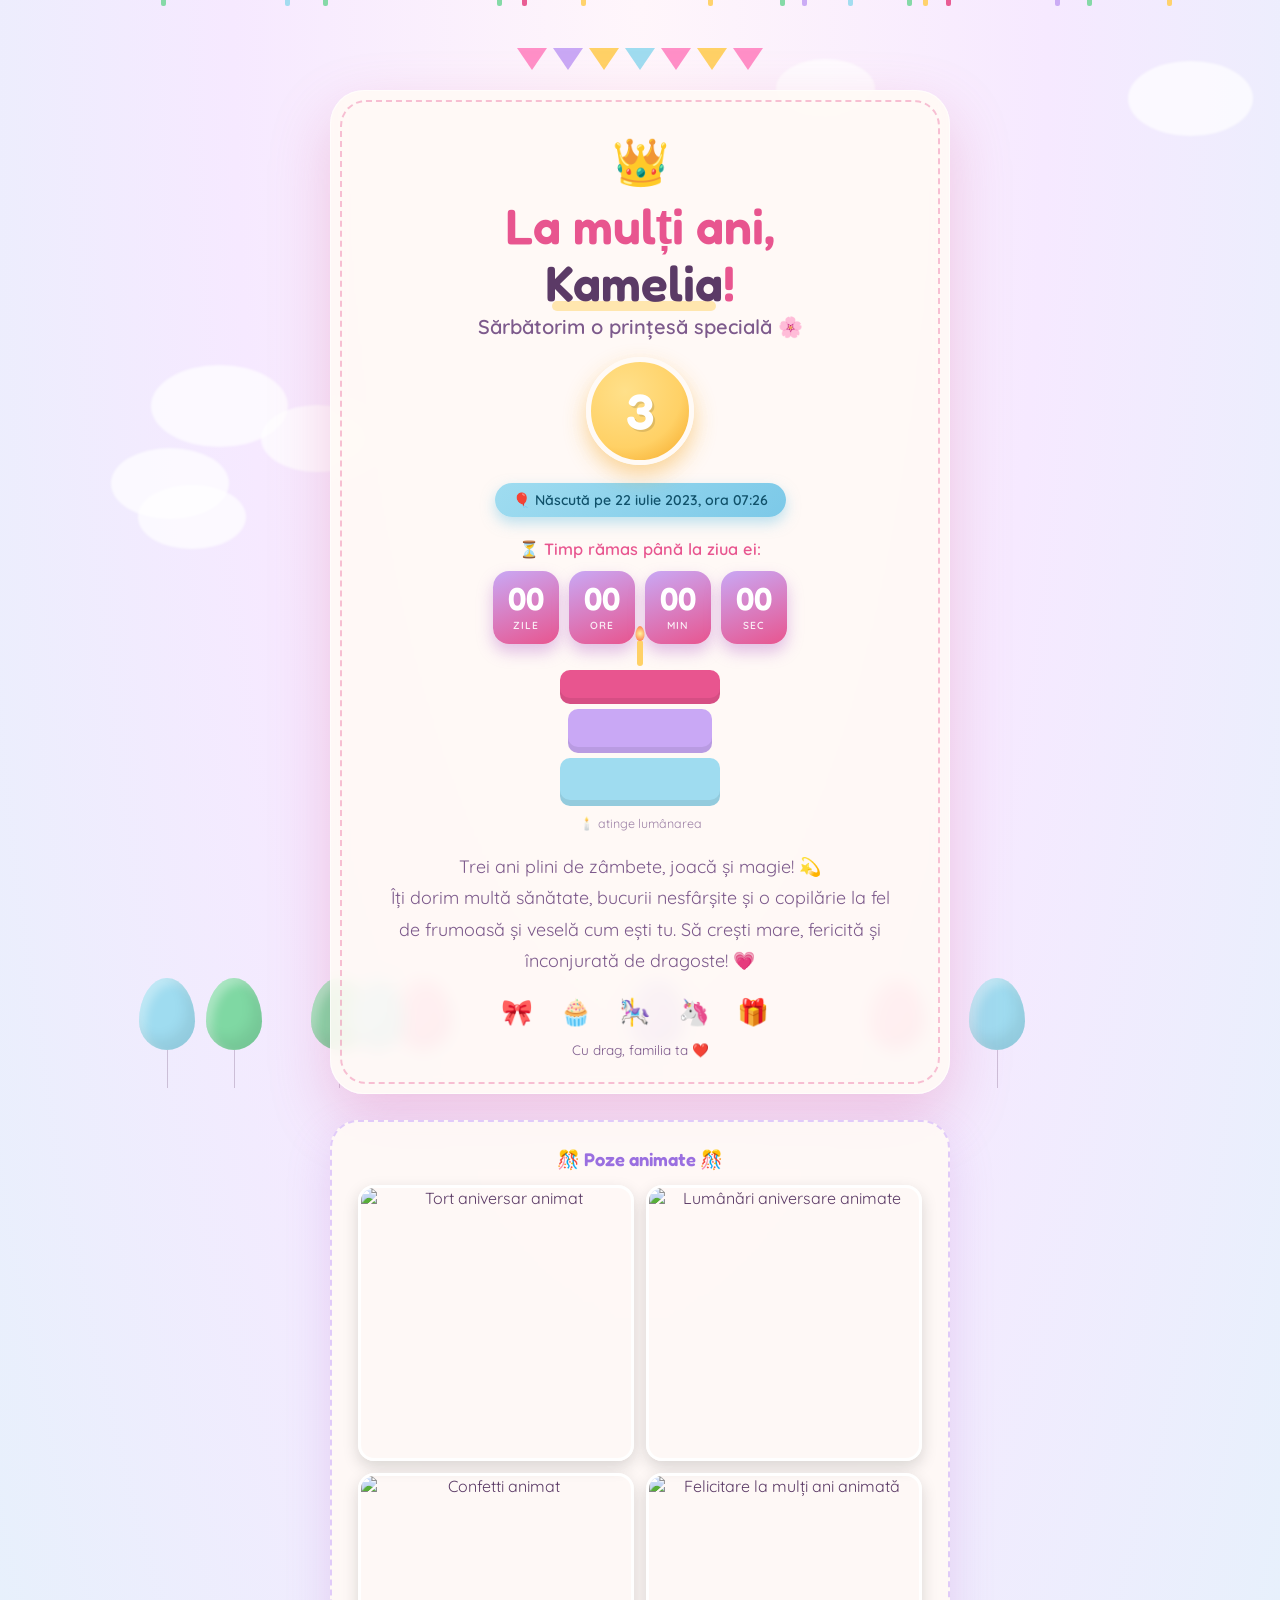
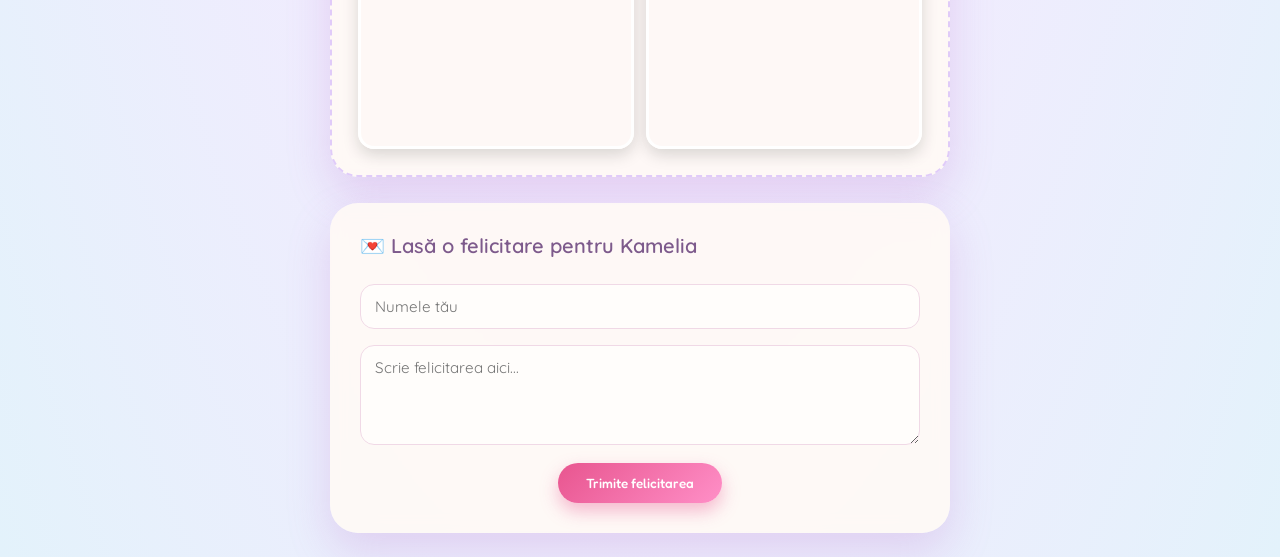
==== commit 589527c4: "Update index.html" ====
--- a/index.html
+++ b/index.html
@@ -352,6 +352,98 @@
     box-shadow: 0 18px 44px rgba(179,100,200,0.22);
     text-align: left;
   }
+
+<div class="gif-card">
+
+    <h3>📸 Albumul Kameliei 📸</h3>
+
+    <div class="photo-grid">
+
+        images/kamelia-01.jpg
+        images/kamelia-02.jpg alt="Kamelia">
+        -03.jpg" alt="Kamelia">
+        images/kamelia-04.jpg" alt="Kamelia">
+        <img src="images/kamelia-05.jpg" alt/div>
+
+<div id="photoModal" class="photo-modal">
+    <span id="closePhoto">&times;</span>
+    <img id="modalImage"
+
+  .photo-grid{
+    display:grid;
+    grid-template-columns:repeat(auto-fit,minmax(180px,1fr));
+    gap:14px;
+}
+
+.photo-grid img{
+    width:100%;
+    height:250px;
+    object-fit:cover;
+    border-radius:18px;
+    cursor:pointer;
+    transition:transform .3s ease;
+    box-shadow:0 6px 16px rgba(0,0,0,.15);
+}
+
+.photo-grid img:hover{
+    transform:scale(1.03);
+}
+
+.photo-modal{
+    display:none;
+    position:fixed;
+    inset:0;
+    background:rgba(0,0,0,.9);
+    z-index:9999;
+    justify-content:center;
+    align-items:center;
+}
+
+.photo-modal img{
+    max-width:90%;
+    max-height:90%;
+    border-radius:20px;
+}
+
+#closePhoto{
+    position:absolute;
+    top:20px;
+    right:30px;
+    color:white;
+    font-size:48px;
+    cursor:pointer;
+}
+
+  const modal = document.getElementById("photoModal");
+const modalImage = document.getElementById("modalImage");
+const closePhoto = document.getElementById("closePhoto");
+
+document.querySelectorAll(".photo-grid img").forEach(img => {
+
+    img.addEventListener("click", () => {
+
+        modal.style.display = "flex";
+        modalImage.src = img.src;
+
+    });
+
+});
+
+closePhoto.addEventListener("click", () => {
+
+    modal.style.display = "none";
+
+});
+
+modal.addEventListener("click", (e) => {
+
+    if(e.target === modal){
+        modal.style.display = "none";
+    }
+
+});
+
+  
   .guestbook h2{
     color: var(--pink-dark);
     text-align: center;
@@ -553,7 +645,34 @@
   function updateAgeBadge(targetDate) {
     document.getElementById('ageBadge').textContent = targetDate.getFullYear() - BIRTH_YEAR;
   }
-
+const modal = document.getElementById("photoModal");
+const modalImage = document.getElementById("modalImage");
+const closePhoto = document.getElementById("closePhoto");
+
+document.querySelectorAll(".photo-grid img").forEach(img => {
+
+    img.addEventListener("click", () => {
+
+        modal.style.display = "flex";
+        modalImage.src = img.src;
+
+    });
+
+});
+
+closePhoto.addEventListener("click", () => {
+
+    modal.style.display = "none";
+
+});
+
+modal.addEventListener("click", (e) => {
+
+    if(e.target === modal){
+        modal.style.display = "none";
+    }
+
+});
   let nextBirthday = getNextBirthday();
   updateAgeBadge(nextBirthday);
 
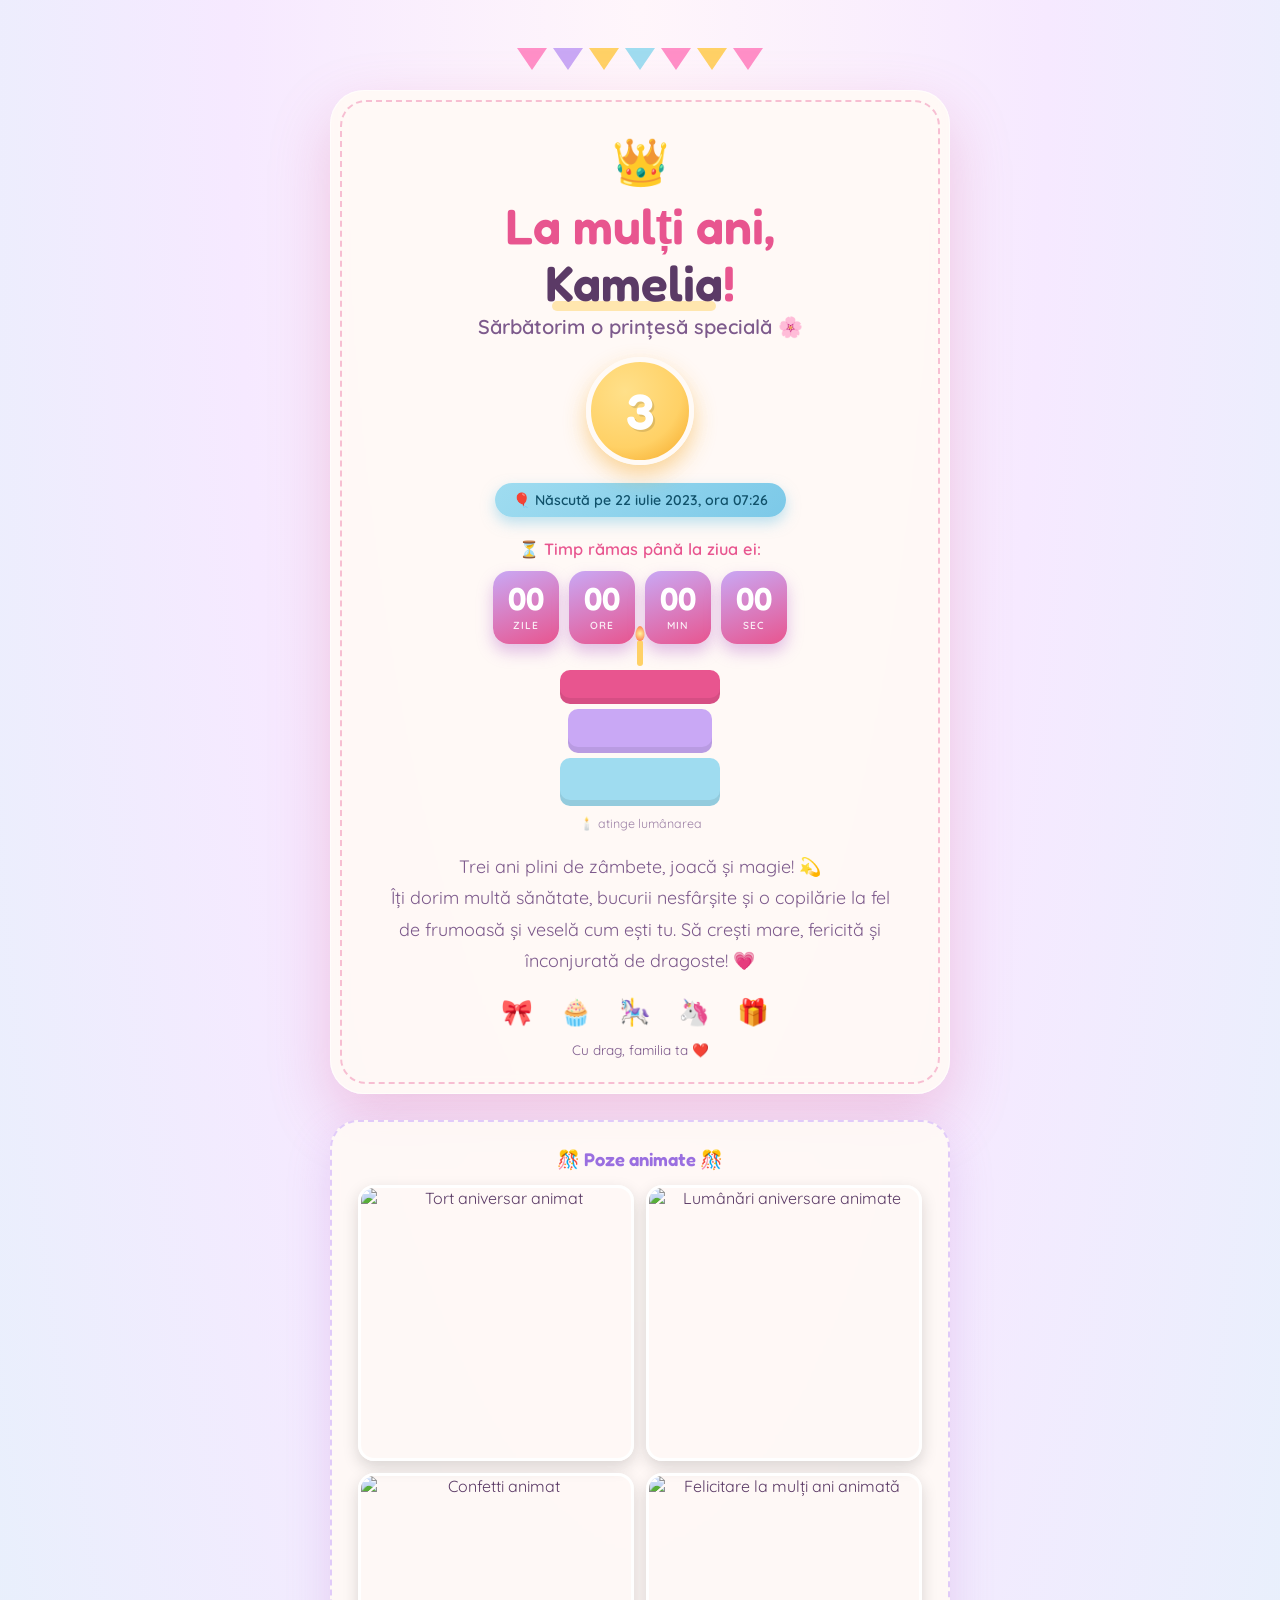
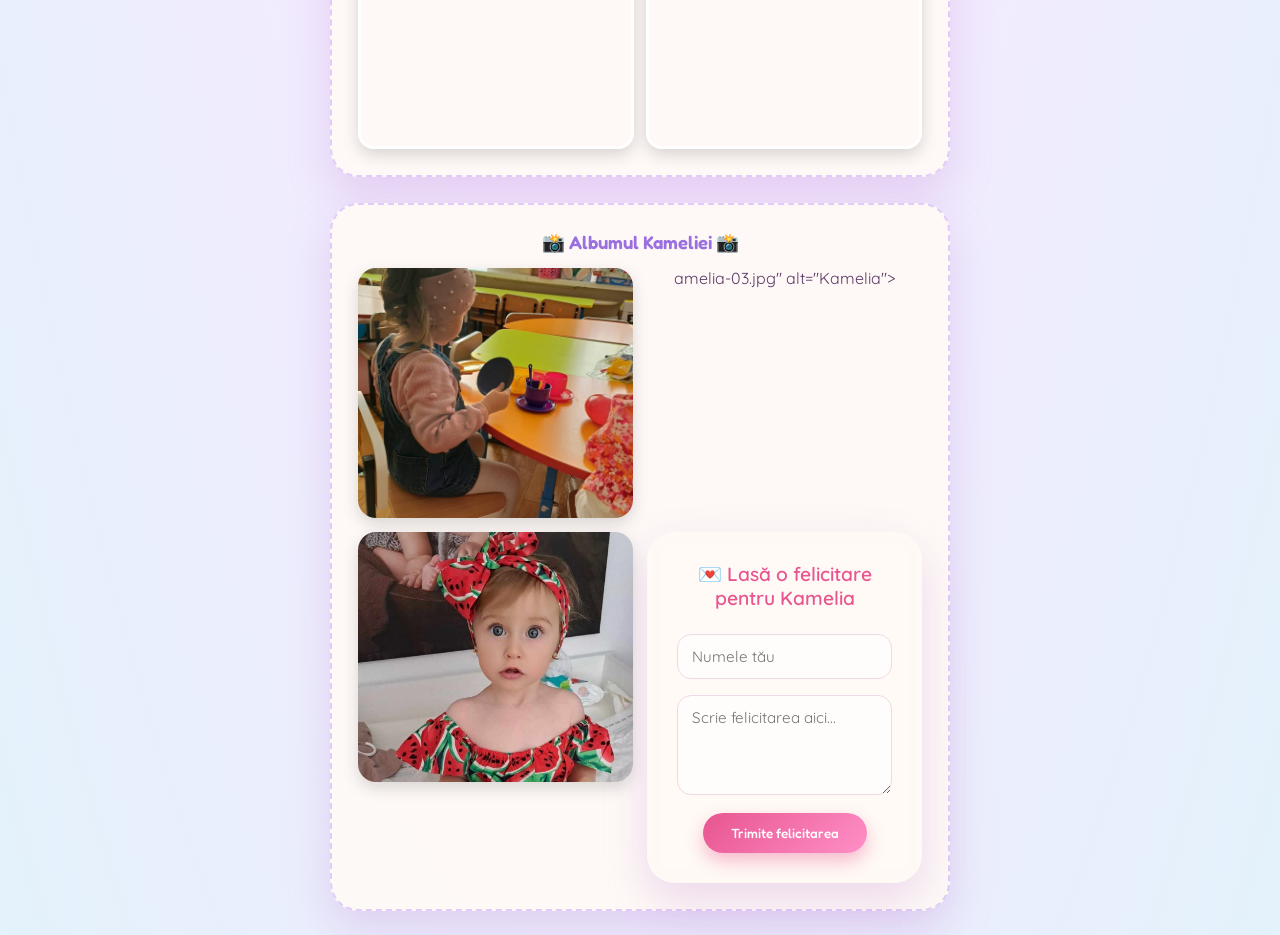
==== commit 894168b6: "Update index.html" ====
--- a/index.html
+++ b/index.html
@@ -353,96 +353,6 @@
     text-align: left;
   }
 
-<div class="gif-card">
-
-    <h3>📸 Albumul Kameliei 📸</h3>
-
-    <div class="photo-grid">
-
-        images/kamelia-01.jpg
-        images/kamelia-02.jpg alt="Kamelia">
-        -03.jpg" alt="Kamelia">
-        images/kamelia-04.jpg" alt="Kamelia">
-        <img src="images/kamelia-05.jpg" alt/div>
-
-<div id="photoModal" class="photo-modal">
-    <span id="closePhoto">&times;</span>
-    <img id="modalImage"
-
-  .photo-grid{
-    display:grid;
-    grid-template-columns:repeat(auto-fit,minmax(180px,1fr));
-    gap:14px;
-}
-
-.photo-grid img{
-    width:100%;
-    height:250px;
-    object-fit:cover;
-    border-radius:18px;
-    cursor:pointer;
-    transition:transform .3s ease;
-    box-shadow:0 6px 16px rgba(0,0,0,.15);
-}
-
-.photo-grid img:hover{
-    transform:scale(1.03);
-}
-
-.photo-modal{
-    display:none;
-    position:fixed;
-    inset:0;
-    background:rgba(0,0,0,.9);
-    z-index:9999;
-    justify-content:center;
-    align-items:center;
-}
-
-.photo-modal img{
-    max-width:90%;
-    max-height:90%;
-    border-radius:20px;
-}
-
-#closePhoto{
-    position:absolute;
-    top:20px;
-    right:30px;
-    color:white;
-    font-size:48px;
-    cursor:pointer;
-}
-
-  const modal = document.getElementById("photoModal");
-const modalImage = document.getElementById("modalImage");
-const closePhoto = document.getElementById("closePhoto");
-
-document.querySelectorAll(".photo-grid img").forEach(img => {
-
-    img.addEventListener("click", () => {
-
-        modal.style.display = "flex";
-        modalImage.src = img.src;
-
-    });
-
-});
-
-closePhoto.addEventListener("click", () => {
-
-    modal.style.display = "none";
-
-});
-
-modal.addEventListener("click", (e) => {
-
-    if(e.target === modal){
-        modal.style.display = "none";
-    }
-
-});
-
   
   .guestbook h2{
     color: var(--pink-dark);
@@ -515,6 +425,51 @@
       animation: none !important;
     }
   }
+.photo-grid{
+    display:grid;
+    grid-template-columns:repeat(auto-fit,minmax(180px,1fr));
+    gap:14px;
+}
+
+.photo-grid img{
+    width:100%;
+    height:250px;
+    object-fit:cover;
+    border-radius:18px;
+    cursor:pointer;
+    transition:.3s;
+    box-shadow:0 6px 16px rgba(0,0,0,.15);
+}
+
+.photo-grid img:hover{
+    transform:scale(1.03);
+}
+
+.photo-modal{
+    display:none;
+    position:fixed;
+    inset:0;
+    background:rgba(0,0,0,.9);
+    z-index:9999;
+    justify-content:center;
+    align-items:center;
+}
+
+.photo-modal img{
+    max-width:90%;
+    max-height:90%;
+    border-radius:20px;
+}
+
+#closePhoto{
+    position:absolute;
+    top:20px;
+    right:30px;
+    color:white;
+    font-size:48px;
+    cursor:pointer;
+}
+  
 </style>
 </head>
 <body>
@@ -573,6 +528,19 @@
     </div>
   </div>
 
+  <div class="gif-card">
+
+  <h3>📸 Albumul Kameliei 📸</h3>
+
+  <div class="photo-grid">
+    <img src="images/kamelia-01.jpg" alt="amelia">
+    amelia-03.jpg" alt="Kamelia">
+    <img src="images/kamelia-04.jpg" altimages/kamelia-05.jpg" altv>
+
+<div id="photoModal" class="photo-modal">
+  <span id="closePhoto">&times;</span>
+  <img id="modalImage" alt="Poza mărită">
+</div>
   <div class="guestbook">
     <h2>💌 Lasă o felicitare pentru Kamelia</h2>
 
@@ -788,6 +756,30 @@
   }
 
   loadWishes();
+  const modal = document.getElementById("photoModal");
+const modalImage = document.getElementById("modalImage");
+const closePhoto = document.getElementById("closePhoto");
+
+document.querySelectorAll(".photo-grid img").forEach(img => {
+
+    img.addEventListener("click", () => {
+        modal.style.display = "flex";
+        modalImage.src = img.src;
+    });
+
+});
+
+closePhoto.addEventListener("click", () => {
+    modal.style.display = "none";
+});
+
+modal.addEventListener("click", (e) => {
+
+    if(e.target === modal){
+        modal.style.display = "none";
+    }
+
+});
 </script>
 
 </body>
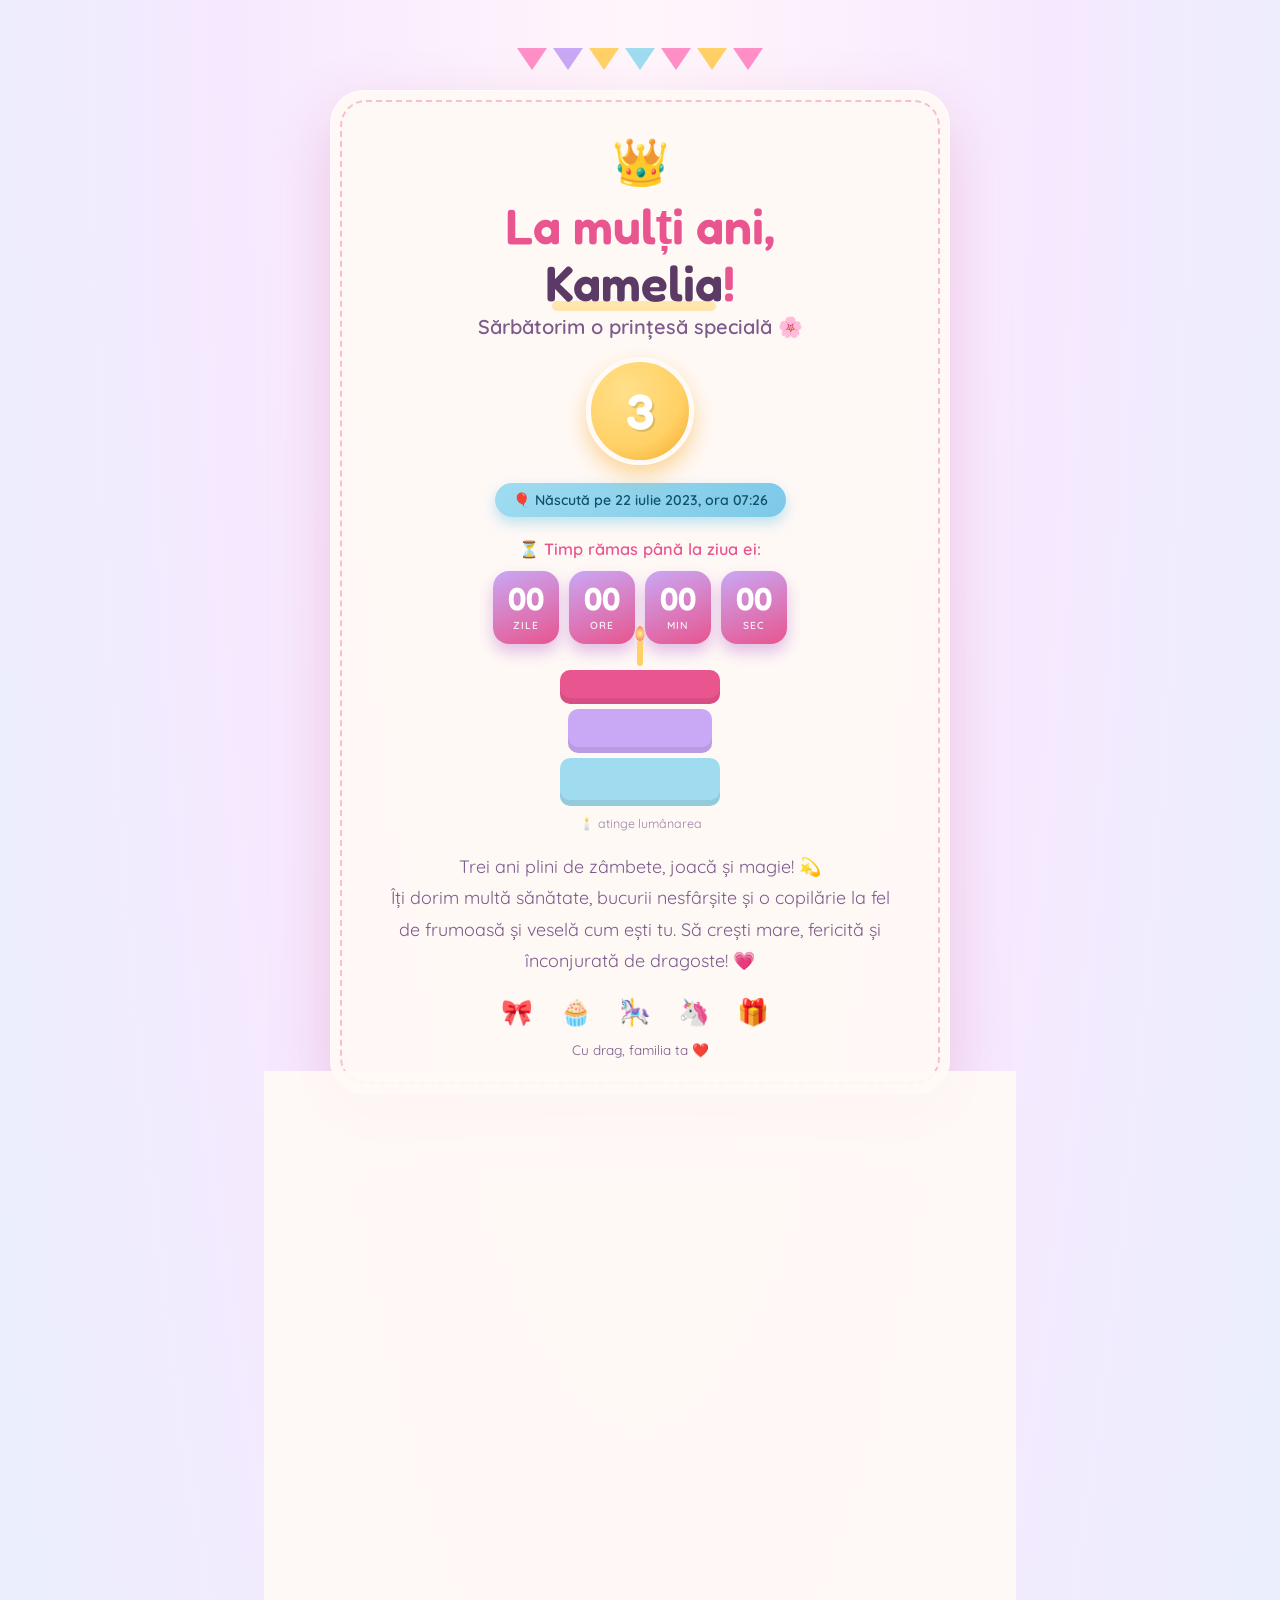
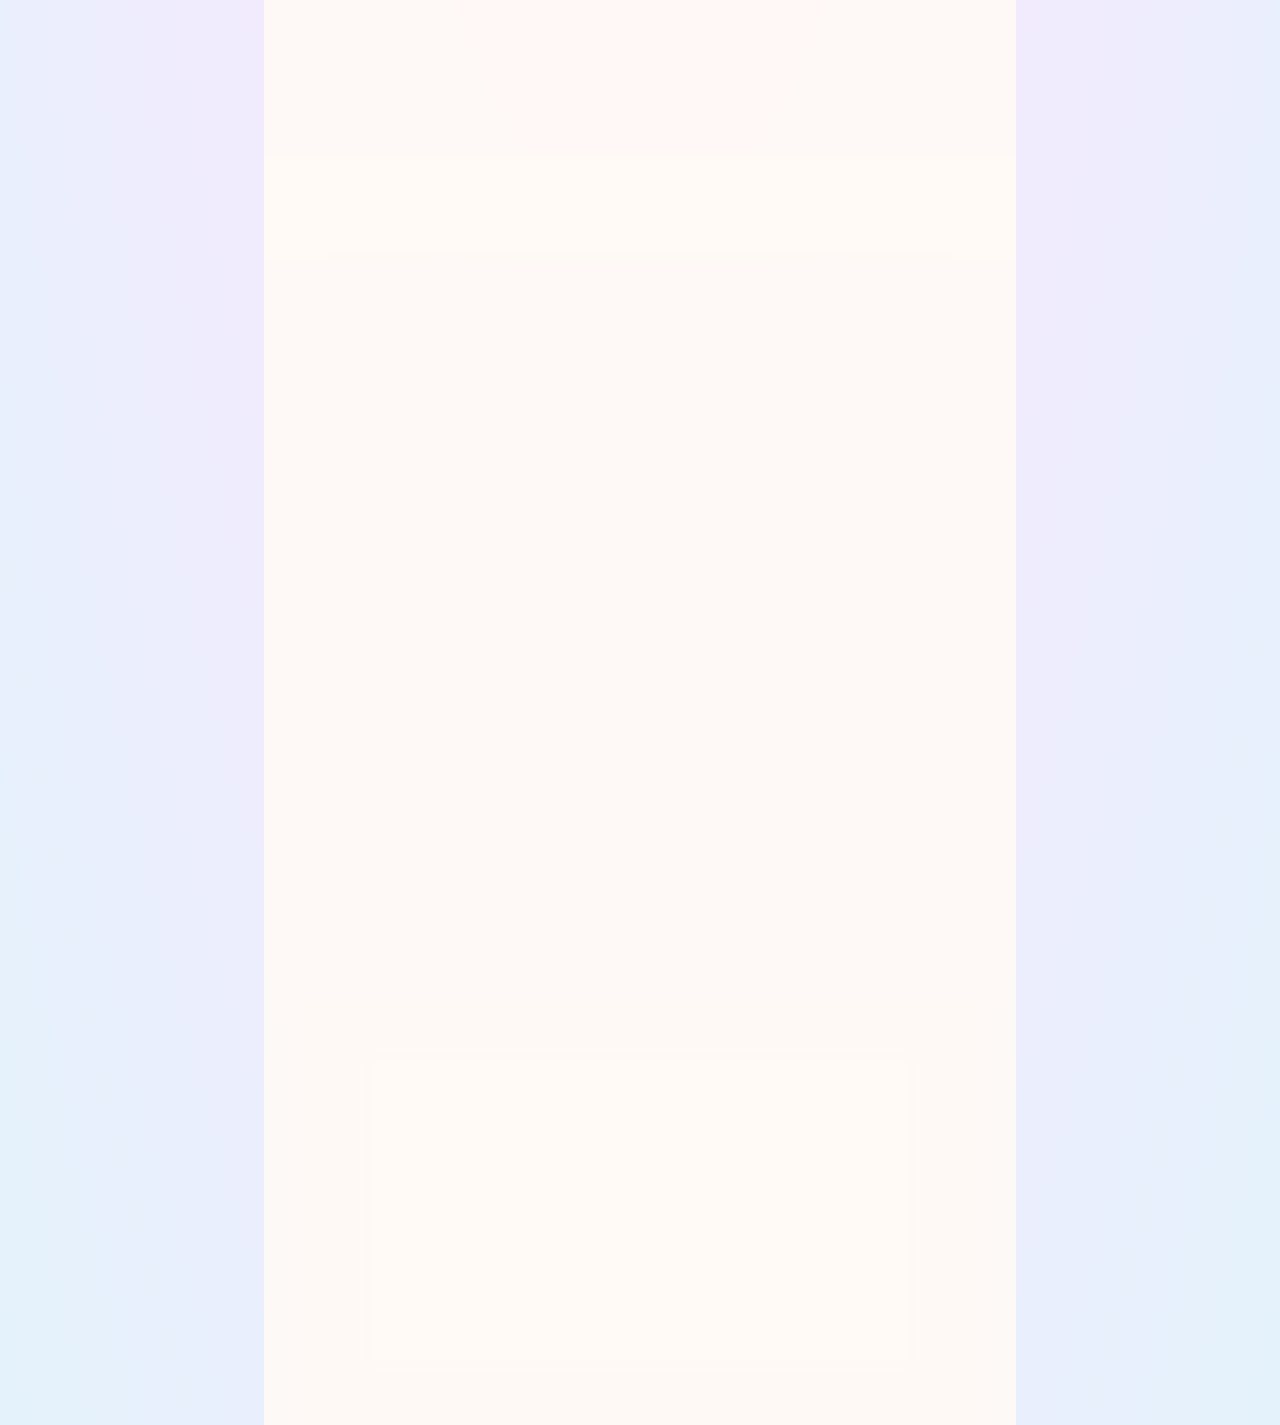
==== commit cbe3f989: "Update index.html" ====
--- a/index.html
+++ b/index.html
@@ -530,16 +530,20 @@
 
   <div class="gif-card">
 
-  <h3>📸 Albumul Kameliei 📸</h3>
-
-  <div class="photo-grid">
-    <img src="images/kamelia-01.jpg" alt="amelia">
-    amelia-03.jpg" alt="Kamelia">
-    <img src="images/kamelia-04.jpg" altimages/kamelia-05.jpg" altv>
-
+<h3>📸 Albumul Kameliei 📸</h3>
+
+<div class="photo-grid">
+    <img src="images/kamelia-01.jpg" alt="Kamelia">
+    <img src="images/kamelia-02.jpg" alt="Kamelia">
+    <img src="images/kamelia-03.jpg" alt="Kamelia">
+    <img src="images/kamelia-04.jpg" alt="Kamelia">
+    <img src="images/kamelia-05.jpg" alt="Kamelia">
+</div>
+
+<!-- Fereastra pentru poza mărită -->
 <div id="photoModal" class="photo-modal">
-  <span id="closePhoto">&times;</span>
-  <img id="modalImage" alt="Poza mărită">
+    <span id="closePhoto">&times;</span>
+    <img id="modalImage" alt="Poza mărită">
 </div>
   <div class="guestbook">
     <h2>💌 Lasă o felicitare pentru Kamelia</h2>
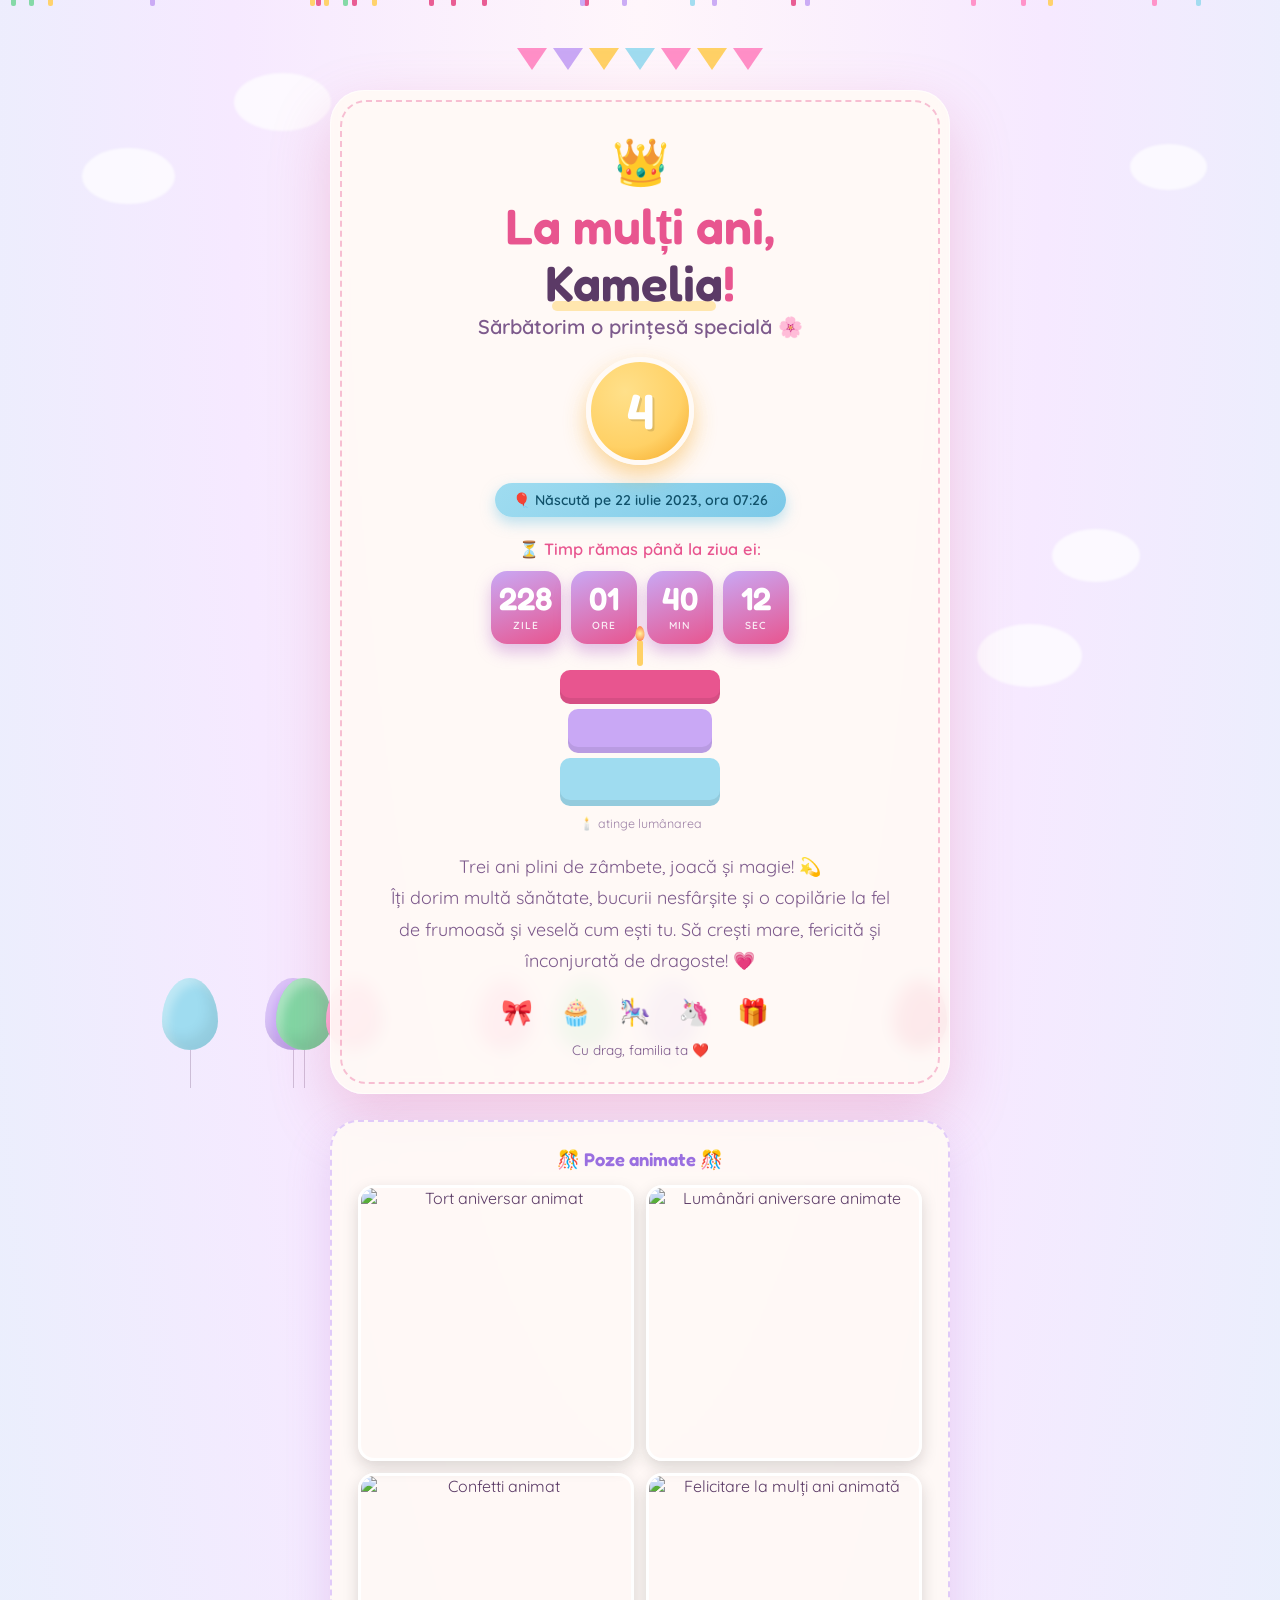
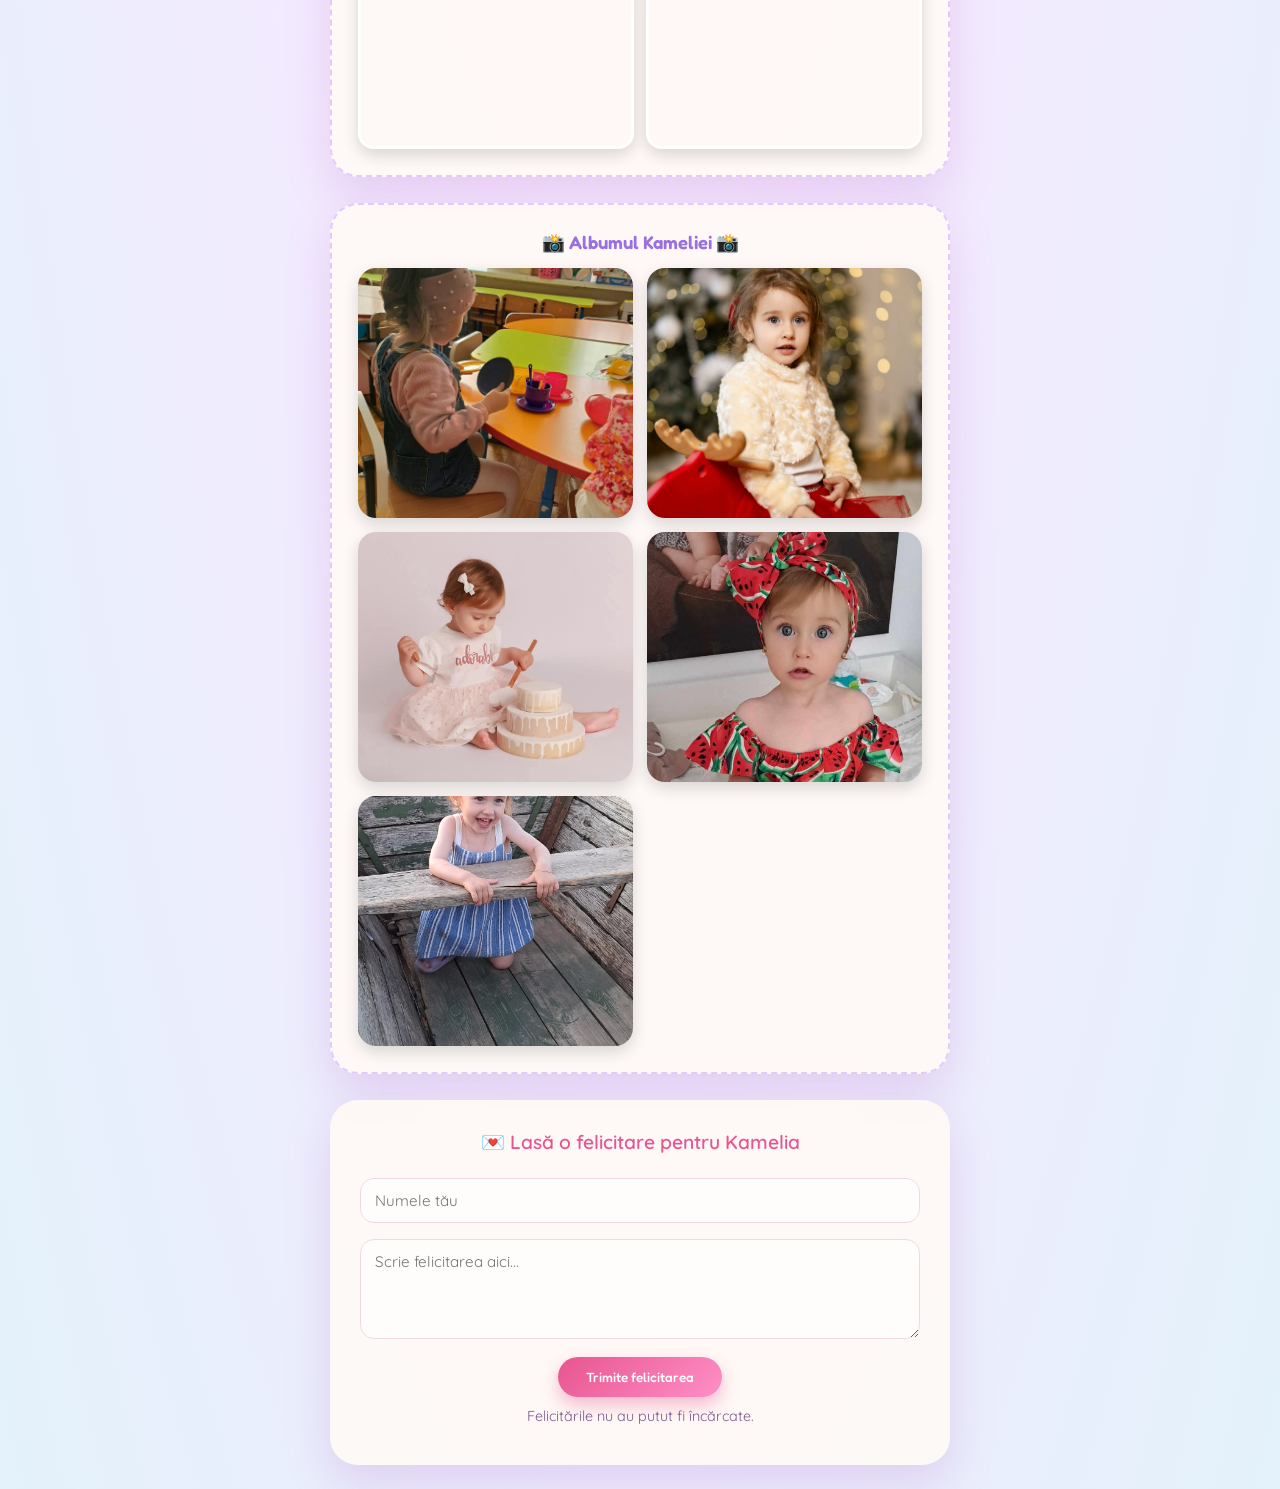
==== commit 0f74948a: "Update index.html" ====
--- a/index.html
+++ b/index.html
@@ -36,7 +36,6 @@
     font-family: 'Fredoka', sans-serif;
   }
 
-  /* ---------- decorative background layers (non-interactive) ---------- */
   .cloud, .confetti, .balloon {
     position: fixed;
     pointer-events: none;
@@ -97,7 +96,6 @@
     100% { transform: translateY(-125vh) translateX(0)     rotate(-2deg); }
   }
 
-  /* ---------- layout ---------- */
   .container {
     position: relative;
     z-index: 2;
@@ -111,7 +109,6 @@
     gap: 26px;
   }
 
-  /* bunting */
   .bunting {
     display: flex;
     justify-content: center;
@@ -281,7 +278,6 @@
     margin-bottom: 26px;
   }
 
-  /* cake */
   .cake { width: 160px; margin: 6px auto 22px; position: relative; cursor: pointer; }
   .cake-layer { border-radius: 10px; margin-bottom: 5px; box-shadow: inset 0 -6px 0 rgba(0,0,0,0.08); position: relative; }
   .cake-layer.top  { height: 34px; background: var(--pink-dark); }
@@ -306,7 +302,6 @@
   .emoji-row { font-size: 1.6rem; margin: 4px 0 10px; letter-spacing: 10px; }
   .footer-note { margin-top: 14px; font-size: 0.85rem; color: var(--plum-soft); }
 
-  /* gif gallery */
   .gif-card{
     background: rgba(255, 250, 246, 0.9);
     backdrop-filter: blur(8px);
@@ -319,7 +314,6 @@
   }
   .gif-card h3{
     font-weight: 600;
-    color: var(--lavender);
     color: #9a6fe0;
     margin-bottom: 14px;
     font-size: 1.15rem;
@@ -339,7 +333,6 @@
     display: block;
   }
 
-  /* guestbook — lives in normal flow, own stacking context so it always sits above decor */
   .guestbook{
     position: relative;
     z-index: 2;
@@ -353,7 +346,6 @@
     text-align: left;
   }
 
-  
   .guestbook h2{
     color: var(--pink-dark);
     text-align: center;
@@ -425,13 +417,13 @@
       animation: none !important;
     }
   }
-.photo-grid{
+  .photo-grid{
     display:grid;
     grid-template-columns:repeat(auto-fit,minmax(180px,1fr));
     gap:14px;
-}
-
-.photo-grid img{
+  }
+
+  .photo-grid img{
     width:100%;
     height:250px;
     object-fit:cover;
@@ -439,13 +431,13 @@
     cursor:pointer;
     transition:.3s;
     box-shadow:0 6px 16px rgba(0,0,0,.15);
-}
-
-.photo-grid img:hover{
+  }
+
+  .photo-grid img:hover{
     transform:scale(1.03);
-}
-
-.photo-modal{
+  }
+
+  .photo-modal{
     display:none;
     position:fixed;
     inset:0;
@@ -453,23 +445,22 @@
     z-index:9999;
     justify-content:center;
     align-items:center;
-}
-
-.photo-modal img{
+  }
+
+  .photo-modal img{
     max-width:90%;
     max-height:90%;
     border-radius:20px;
-}
-
-#closePhoto{
+  }
+
+  #closePhoto{
     position:absolute;
     top:20px;
     right:30px;
     color:white;
     font-size:48px;
     cursor:pointer;
-}
-  
+  }
 </style>
 </head>
 <body>
@@ -530,21 +521,22 @@
 
   <div class="gif-card">
 
-<h3>📸 Albumul Kameliei 📸</h3>
-
-<div class="photo-grid">
-    <img src="images/kamelia-01.jpg" alt="Kamelia">
-    <img src="images/kamelia-02.jpg" alt="Kamelia">
-    <img src="images/kamelia-03.jpg" alt="Kamelia">
-    <img src="images/kamelia-04.jpg" alt="Kamelia">
-    <img src="images/kamelia-05.jpg" alt="Kamelia">
-</div>
-
-<!-- Fereastra pentru poza mărită -->
-<div id="photoModal" class="photo-modal">
-    <span id="closePhoto">&times;</span>
-    <img id="modalImage" alt="Poza mărită">
-</div>
+    <h3>📸 Albumul Kameliei 📸</h3>
+
+    <div class="photo-grid">
+      <img src="images/kamelia-01.jpg" alt="Kamelia">
+      <img src="images/kamelia-02.jpg" alt="Kamelia">
+      <img src="images/kamelia-03.jpg" alt="Kamelia">
+      <img src="images/kamelia-04.jpg" alt="Kamelia">
+      <img src="images/kamelia-05.jpg" alt="Kamelia">
+    </div>
+
+    <div id="photoModal" class="photo-modal">
+      <span id="closePhoto">&times;</span>
+      <img id="modalImage" alt="Poza mărită">
+    </div>
+  </div>
+
   <div class="guestbook">
     <h2>💌 Lasă o felicitare pentru Kamelia</h2>
 
@@ -617,34 +609,7 @@
   function updateAgeBadge(targetDate) {
     document.getElementById('ageBadge').textContent = targetDate.getFullYear() - BIRTH_YEAR;
   }
-const modal = document.getElementById("photoModal");
-const modalImage = document.getElementById("modalImage");
-const closePhoto = document.getElementById("closePhoto");
-
-document.querySelectorAll(".photo-grid img").forEach(img => {
-
-    img.addEventListener("click", () => {
-
-        modal.style.display = "flex";
-        modalImage.src = img.src;
-
-    });
-
-});
-
-closePhoto.addEventListener("click", () => {
-
-    modal.style.display = "none";
-
-});
-
-modal.addEventListener("click", (e) => {
-
-    if(e.target === modal){
-        modal.style.display = "none";
-    }
-
-});
+
   let nextBirthday = getNextBirthday();
   updateAgeBadge(nextBirthday);
 
@@ -683,6 +648,28 @@
     setTimeout(() => flame.classList.remove('out'), 2600);
   });
 
+  // ---------- photo gallery modal ----------
+  const modal = document.getElementById("photoModal");
+  const modalImage = document.getElementById("modalImage");
+  const closePhoto = document.getElementById("closePhoto");
+
+  document.querySelectorAll(".photo-grid img").forEach(img => {
+    img.addEventListener("click", () => {
+      modal.style.display = "flex";
+      modalImage.src = img.src;
+    });
+  });
+
+  closePhoto.addEventListener("click", () => {
+    modal.style.display = "none";
+  });
+
+  modal.addEventListener("click", (e) => {
+    if (e.target === modal){
+      modal.style.display = "none";
+    }
+  });
+
   // ---------- guestbook ----------
   function escapeHtml(str){
     return String(str)
@@ -760,30 +747,6 @@
   }
 
   loadWishes();
-  const modal = document.getElementById("photoModal");
-const modalImage = document.getElementById("modalImage");
-const closePhoto = document.getElementById("closePhoto");
-
-document.querySelectorAll(".photo-grid img").forEach(img => {
-
-    img.addEventListener("click", () => {
-        modal.style.display = "flex";
-        modalImage.src = img.src;
-    });
-
-});
-
-closePhoto.addEventListener("click", () => {
-    modal.style.display = "none";
-});
-
-modal.addEventListener("click", (e) => {
-
-    if(e.target === modal){
-        modal.style.display = "none";
-    }
-
-});
 </script>
 
 </body>
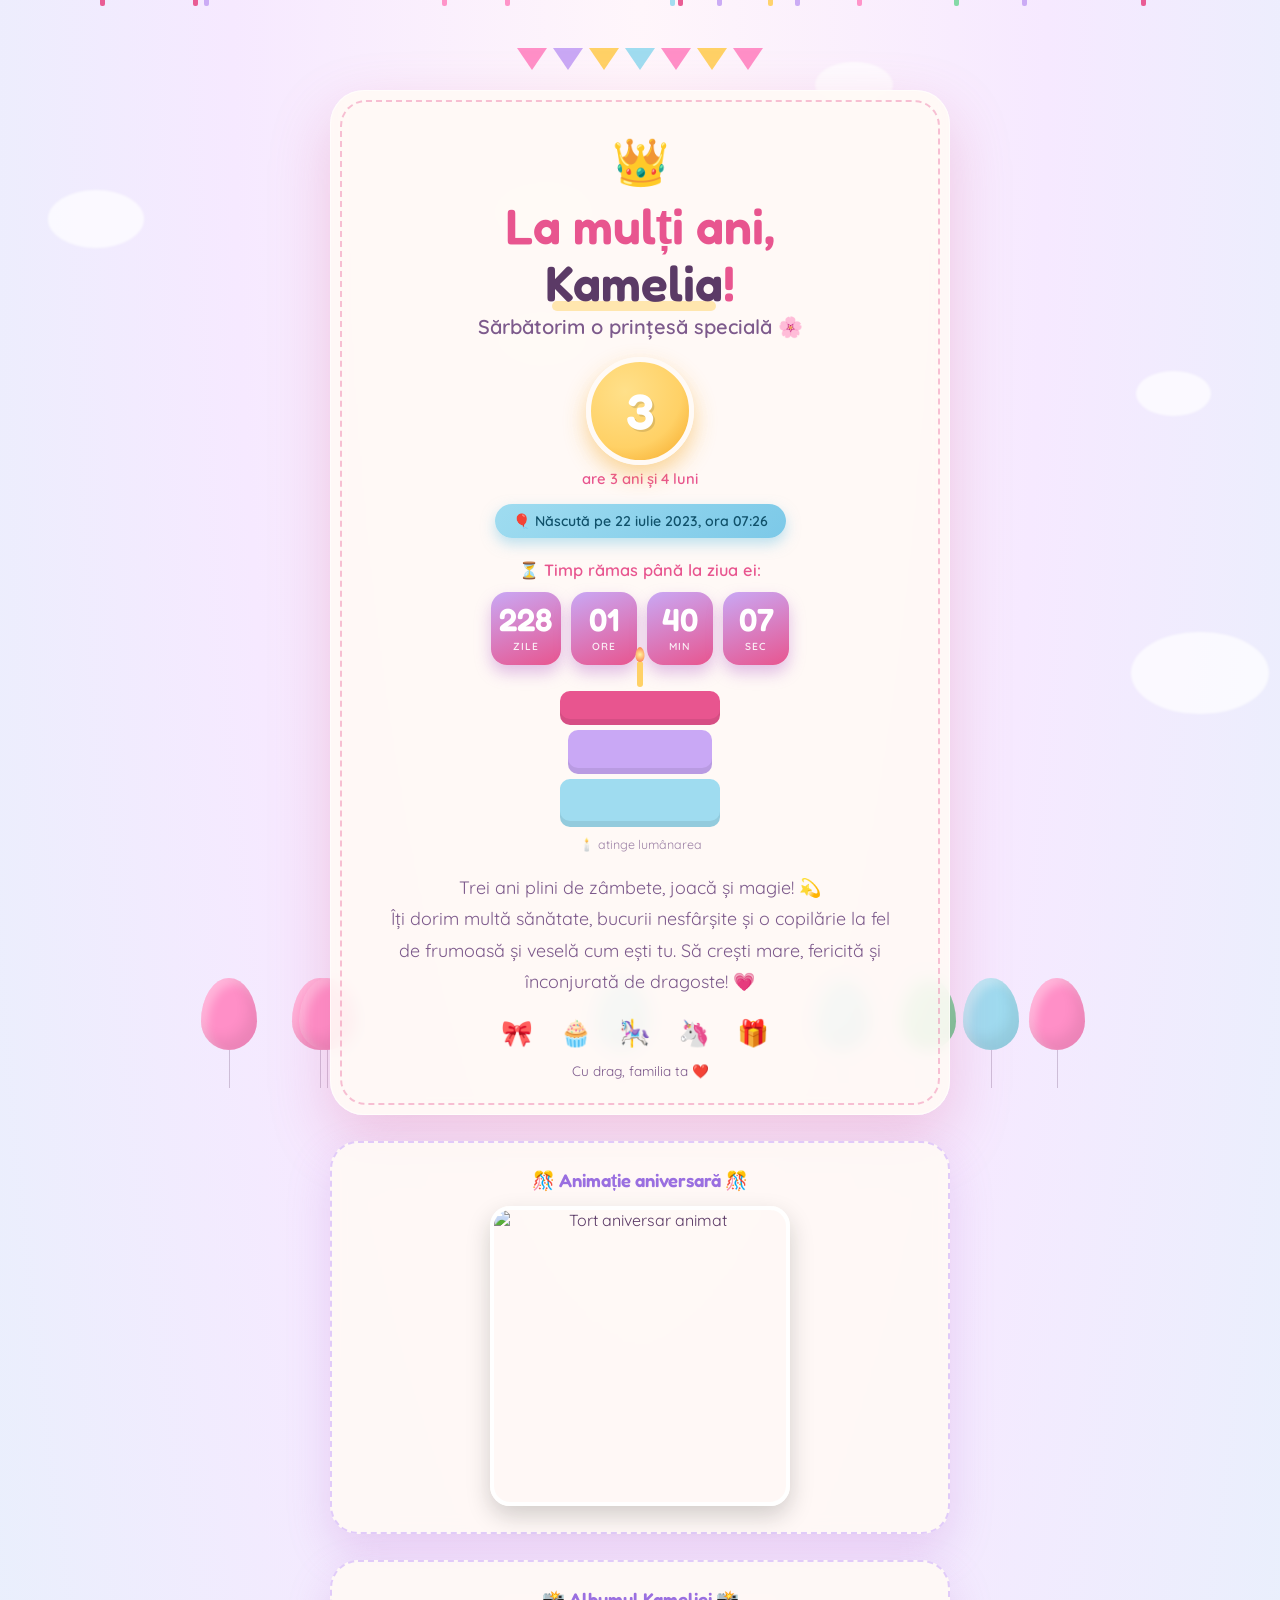
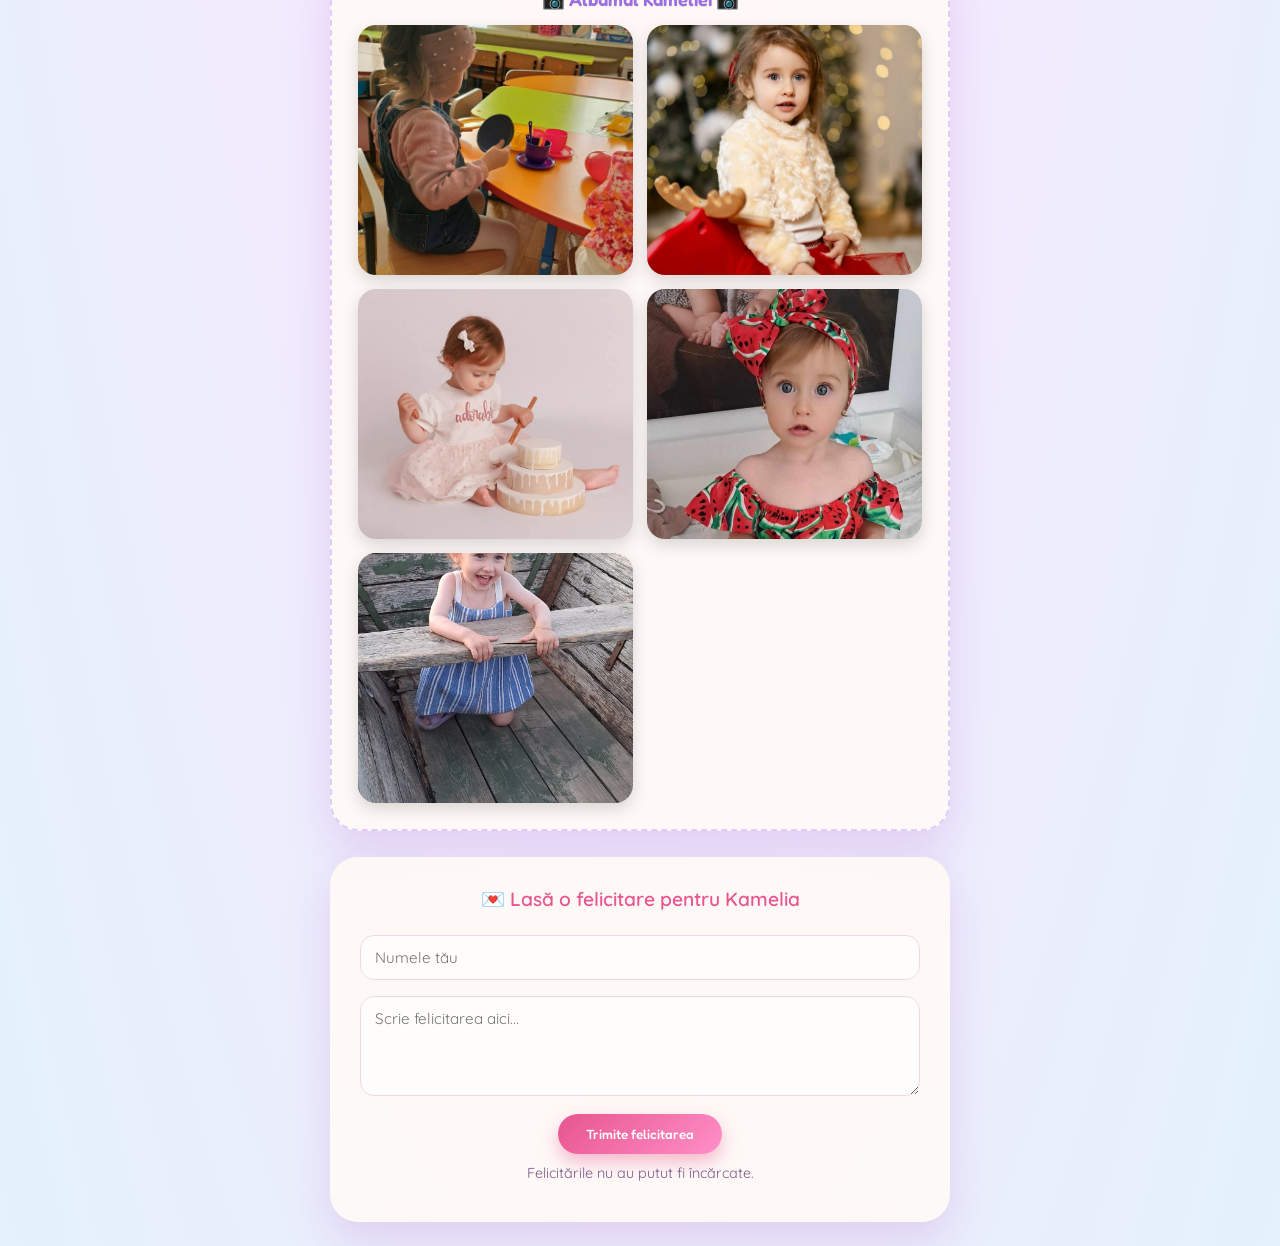
==== commit 85a9145c: "Update index.html" ====
--- a/index.html
+++ b/index.html
@@ -36,6 +36,7 @@
     font-family: 'Fredoka', sans-serif;
   }
 
+  /* ---------- decorative background layers (non-interactive) ---------- */
   .cloud, .confetti, .balloon {
     position: fixed;
     pointer-events: none;
@@ -96,6 +97,7 @@
     100% { transform: translateY(-125vh) translateX(0)     rotate(-2deg); }
   }
 
+  /* ---------- layout ---------- */
   .container {
     position: relative;
     z-index: 2;
@@ -109,6 +111,7 @@
     gap: 26px;
   }
 
+  /* bunting */
   .bunting {
     display: flex;
     justify-content: center;
@@ -187,7 +190,7 @@
     margin-bottom: 18px;
   }
 
-  .age-wrap { position: relative; width: 108px; margin: 6px auto 18px; }
+  .age-wrap { position: relative; width: 108px; margin: 6px auto 4px; }
   .age-badge {
     display: flex;
     align-items: center;
@@ -210,6 +213,13 @@
     50%      { transform: scale(1.06); }
   }
 
+  .age-caption{
+    font-size: 0.92rem;
+    font-weight: 600;
+    color: var(--pink-dark);
+    margin-bottom: 16px;
+  }
+
   .message {
     font-size: clamp(1rem, 3vw, 1.12rem);
     color: var(--plum-soft);
@@ -269,15 +279,37 @@
     margin-top: 4px;
     font-weight: 600;
   }
-  .timer-done {
-    font-family: 'Fredoka', sans-serif;
-    font-size: 1.3rem;
-    color: var(--pink-dark);
-    font-weight: 600;
+
+  /* phase messages: birthday-day wishes & thank-you day, shown instead of the countdown */
+  .phase-message{
     display: none;
     margin-bottom: 26px;
-  }
-
+    padding: 22px 18px;
+    border-radius: 22px;
+    background: linear-gradient(160deg, rgba(255,209,102,0.25), rgba(255,143,199,0.2));
+    border: 2px dashed rgba(232, 85, 143, 0.35);
+  }
+  .phase-emoji{
+    font-size: 2.1rem;
+    margin-bottom: 8px;
+    letter-spacing: 8px;
+  }
+  .phase-title{
+    font-family: 'Fredoka', sans-serif;
+    font-size: 1.4rem;
+    font-weight: 600;
+    color: var(--pink-dark);
+    margin-bottom: 8px;
+  }
+  .phase-text{
+    font-size: 1rem;
+    color: var(--plum-soft);
+    line-height: 1.7;
+    max-width: 40ch;
+    margin-inline: auto;
+  }
+
+  /* cake */
   .cake { width: 160px; margin: 6px auto 22px; position: relative; cursor: pointer; }
   .cake-layer { border-radius: 10px; margin-bottom: 5px; box-shadow: inset 0 -6px 0 rgba(0,0,0,0.08); position: relative; }
   .cake-layer.top  { height: 34px; background: var(--pink-dark); }
@@ -302,6 +334,7 @@
   .emoji-row { font-size: 1.6rem; margin: 4px 0 10px; letter-spacing: 10px; }
   .footer-note { margin-top: 14px; font-size: 0.85rem; color: var(--plum-soft); }
 
+  /* single animated gif */
   .gif-card{
     background: rgba(255, 250, 246, 0.9);
     backdrop-filter: blur(8px);
@@ -318,21 +351,60 @@
     margin-bottom: 14px;
     font-size: 1.15rem;
   }
-  .gif-grid{
-    display: grid;
-    grid-template-columns: repeat(2, 1fr);
-    gap: 12px;
-  }
-  .gif-grid img{
+  .single-gif{
+    display: block;
     width: 100%;
+    max-width: 300px;
     aspect-ratio: 1 / 1;
     object-fit: cover;
-    border-radius: 16px;
-    box-shadow: 0 6px 16px rgba(0,0,0,0.15);
-    border: 3px solid white;
-    display: block;
-  }
-
+    margin: 0 auto;
+    border-radius: 20px;
+    box-shadow: 0 10px 24px rgba(0,0,0,0.18);
+    border: 4px solid white;
+  }
+
+  /* photo album */
+  .photo-grid{
+    display:grid;
+    grid-template-columns:repeat(auto-fit,minmax(180px,1fr));
+    gap:14px;
+  }
+  .photo-grid img{
+    width:100%;
+    height:250px;
+    object-fit:cover;
+    border-radius:18px;
+    cursor:pointer;
+    transition:.3s;
+    box-shadow:0 6px 16px rgba(0,0,0,.15);
+  }
+  .photo-grid img:hover{
+    transform:scale(1.03);
+  }
+  .photo-modal{
+    display:none;
+    position:fixed;
+    inset:0;
+    background:rgba(0,0,0,.9);
+    z-index:9999;
+    justify-content:center;
+    align-items:center;
+  }
+  .photo-modal img{
+    max-width:90%;
+    max-height:90%;
+    border-radius:20px;
+  }
+  #closePhoto{
+    position:absolute;
+    top:20px;
+    right:30px;
+    color:white;
+    font-size:48px;
+    cursor:pointer;
+  }
+
+  /* guestbook — lives in normal flow, own stacking context so it always sits above decor */
   .guestbook{
     position: relative;
     z-index: 2;
@@ -345,7 +417,6 @@
     box-shadow: 0 18px 44px rgba(179,100,200,0.22);
     text-align: left;
   }
-
   .guestbook h2{
     color: var(--pink-dark);
     text-align: center;
@@ -417,50 +488,6 @@
       animation: none !important;
     }
   }
-  .photo-grid{
-    display:grid;
-    grid-template-columns:repeat(auto-fit,minmax(180px,1fr));
-    gap:14px;
-  }
-
-  .photo-grid img{
-    width:100%;
-    height:250px;
-    object-fit:cover;
-    border-radius:18px;
-    cursor:pointer;
-    transition:.3s;
-    box-shadow:0 6px 16px rgba(0,0,0,.15);
-  }
-
-  .photo-grid img:hover{
-    transform:scale(1.03);
-  }
-
-  .photo-modal{
-    display:none;
-    position:fixed;
-    inset:0;
-    background:rgba(0,0,0,.9);
-    z-index:9999;
-    justify-content:center;
-    align-items:center;
-  }
-
-  .photo-modal img{
-    max-width:90%;
-    max-height:90%;
-    border-radius:20px;
-  }
-
-  #closePhoto{
-    position:absolute;
-    top:20px;
-    right:30px;
-    color:white;
-    font-size:48px;
-    cursor:pointer;
-  }
 </style>
 </head>
 <body>
@@ -479,17 +506,42 @@
     <div class="age-wrap">
       <div class="age-badge" id="ageBadge">3</div>
     </div>
+    <p class="age-caption" id="ageCaption">are 3 ani</p>
 
     <p class="date-tag">🎈 Născută pe 22 iulie 2023, ora 07:26</p>
 
-    <div class="timer-title">⏳ Timp rămas până la ziua ei:</div>
-    <div class="timer" id="timer">
-      <div class="timer-box"><div class="num" id="days">00</div><div class="label">zile</div></div>
-      <div class="timer-box"><div class="num" id="hours">00</div><div class="label">ore</div></div>
-      <div class="timer-box"><div class="num" id="minutes">00</div><div class="label">min</div></div>
-      <div class="timer-box"><div class="num" id="seconds">00</div><div class="label">sec</div></div>
+    <!-- 1) în fiecare zi, până la ziua ei: numărătoarea inversă -->
+    <div id="countdownSection">
+      <div class="timer-title">⏳ Timp rămas până la ziua ei:</div>
+      <div class="timer" id="timer">
+        <div class="timer-box"><div class="num" id="days">00</div><div class="label">zile</div></div>
+        <div class="timer-box"><div class="num" id="hours">00</div><div class="label">ore</div></div>
+        <div class="timer-box"><div class="num" id="minutes">00</div><div class="label">min</div></div>
+        <div class="timer-box"><div class="num" id="seconds">00</div><div class="label">sec</div></div>
+      </div>
     </div>
-    <div class="timer-done" id="timerDone">🎉 La mulți ani, Kamelia! 🎉</div>
+
+    <!-- 2) prima zi după aniversare: felicitare de la mama și tata -->
+    <div id="wishesSection" class="phase-message">
+      <div class="phase-emoji" aria-hidden="true">🎉🎂🎈</div>
+      <p class="phase-title">La mulți ani, Kamelia!</p>
+      <p class="phase-text">
+        Cu tot dragul din lume, mama și tata îți urează sănătate,
+        zâmbete și o zi plină de magie! Ești bucuria noastră cea
+        mai mare — te iubim nespus! 💗
+      </p>
+    </div>
+
+    <!-- 3) a doua zi după aniversare: mulțumire pentru toate felicitările -->
+    <div id="thanksSection" class="phase-message">
+      <div class="phase-emoji" aria-hidden="true">💌🎀</div>
+      <p class="phase-title">Mulțumim tuturor!</p>
+      <p class="phase-text">
+        Mama și tata mulțumesc din suflet tuturor celor care au
+        sărbătorit-o pe Kamelia și i-au trimis gânduri și urări
+        frumoase. Ați făcut ziua ei și mai specială! 💖
+      </p>
+    </div>
 
     <div class="cake" id="cake" title="Atinge lumânarea">
       <div class="cake-layer top"><div class="candle"><div class="flame" id="flame"></div></div></div>
@@ -510,19 +562,14 @@
   </div>
 
   <div class="gif-card">
-    <h3>🎊 Poze animate 🎊</h3>
-    <div class="gif-grid">
-      <img loading="lazy" src="https://media2.giphy.com/media/v1.Y2lkPTc5MGI3NjExNmp3NG00NWlmNWFiaDA5OTBqZmwwYWIzMTZ6OHd4cGtkcjNxaWxqeiZlcD12MV9naWZzX3NlYXJjaCZjdD1n/VyB31XTqZNJhFRZNyl/giphy.gif" alt="Tort aniversar animat">
-      <img loading="lazy" src="https://media0.giphy.com/media/v1.Y2lkPTc5MGI3NjExNmp3NG00NWlmNWFiaDA5OTBqZmwwYWIzMTZ6OHd4cGtkcjNxaWxqeiZlcD12MV9naWZzX3NlYXJjaCZjdD1n/20cS04roeYZcVXAypm/giphy.gif" alt="Lumânări aniversare animate">
-      <img loading="lazy" src="https://media3.giphy.com/media/v1.Y2lkPTc5MGI3NjExNmp3NG00NWlmNWFiaDA5OTBqZmwwYWIzMTZ6OHd4cGtkcjNxaWxqeiZlcD12MV9naWZzX3NlYXJjaCZjdD1n/Y3THm9PonB55KXp9DI/giphy.gif" alt="Confetti animat">
-      <img loading="lazy" src="https://media3.giphy.com/media/v1.Y2lkPTc5MGI3NjExNmp3NG00NWlmNWFiaDA5OTBqZmwwYWIzMTZ6OHd4cGtkcjNxaWxqeiZlcD12MV9naWZzX3NlYXJjaCZjdD1n/CNNK7s0oINp0SyenZL/giphy.gif" alt="Felicitare la mulți ani animată">
-    </div>
+    <h3>🎊 Animație aniversară 🎊</h3>
+    <img class="single-gif" loading="lazy"
+      src="https://media2.giphy.com/media/v1.Y2lkPTc5MGI3NjExNmp3NG00NWlmNWFiaDA5OTBqZmwwYWIzMTZ6OHd4cGtkcjNxaWxqeiZlcD12MV9naWZzX3NlYXJjaCZjdD1n/VyB31XTqZNJhFRZNyl/giphy.gif"
+      alt="Tort aniversar animat">
   </div>
 
   <div class="gif-card">
-
     <h3>📸 Albumul Kameliei 📸</h3>
-
     <div class="photo-grid">
       <img src="images/kamelia-01.jpg" alt="Kamelia">
       <img src="images/kamelia-02.jpg" alt="Kamelia">
@@ -531,6 +578,7 @@
       <img src="images/kamelia-05.jpg" alt="Kamelia">
     </div>
 
+    <!-- Fereastra pentru poza mărită -->
     <div id="photoModal" class="photo-modal">
       <span id="closePhoto">&times;</span>
       <img id="modalImage" alt="Poza mărită">
@@ -593,51 +641,85 @@
   }
   document.body.appendChild(fragment3);
 
-  // ---------- countdown ----------
-  const BIRTH_MONTH = 7, BIRTH_DAY = 22, BIRTH_HOUR = 7, BIRTH_MINUTE = 26, BIRTH_YEAR = 2023;
-
-  function getNextBirthday() {
+  // ---------- birthday cycle: countdown -> wishes (24h) -> thanks (24h) -> countdown ... ----------
+  const BIRTH_YEAR = 2023, BIRTH_MONTH = 7, BIRTH_DAY = 22, BIRTH_HOUR = 7, BIRTH_MINUTE = 26;
+  const DAY_MS = 24 * 60 * 60 * 1000;
+
+  function anniversary(year) {
+    return new Date(year, BIRTH_MONTH - 1, BIRTH_DAY, BIRTH_HOUR, BIRTH_MINUTE, 0);
+  }
+
+  // Decide which of the 3 phases we're in, relative to the closest anniversaries.
+  function getPhaseInfo(now) {
+    const year = now.getFullYear();
+    const candidates = [anniversary(year - 1), anniversary(year), anniversary(year + 1)];
+
+    for (const a of candidates) {
+      const diff = now.getTime() - a.getTime();
+      if (diff >= 0 && diff < DAY_MS) {
+        return { phase: 'wishes', anniversary: a };
+      }
+      if (diff >= DAY_MS && diff < 2 * DAY_MS) {
+        return { phase: 'thanks', anniversary: a };
+      }
+    }
+
+    const upcoming = candidates.find(a => a.getTime() > now.getTime()) || anniversary(year + 2);
+    return { phase: 'countdown', anniversary: upcoming };
+  }
+
+  // Age in full years + remaining months, e.g. "3 ani și o lună"
+  function calculateAge(now) {
+    const birth = new Date(BIRTH_YEAR, BIRTH_MONTH - 1, BIRTH_DAY);
+    let years = now.getFullYear() - birth.getFullYear();
+    let months = now.getMonth() - birth.getMonth();
+    let days = now.getDate() - birth.getDate();
+
+    if (days < 0) months -= 1;
+    if (months < 0) { years -= 1; months += 12; }
+    if (years < 0) years = 0;
+
+    return { years, months };
+  }
+
+  function formatAge(years, months) {
+    const yearStr = years === 1 ? '1 an' : years + ' ani';
+    if (months <= 0) return 'are ' + yearStr;
+    const monthStr = months === 1 ? 'o lună' : months + ' luni';
+    return 'are ' + yearStr + ' și ' + monthStr;
+  }
+
+  const pad = n => String(n).padStart(2, '0');
+
+  const ageBadge = document.getElementById('ageBadge');
+  const ageCaption = document.getElementById('ageCaption');
+  const countdownSection = document.getElementById('countdownSection');
+  const wishesSection = document.getElementById('wishesSection');
+  const thanksSection = document.getElementById('thanksSection');
+
+  function renderPhase() {
     const now = new Date();
-    const year = now.getFullYear();
-    let target = new Date(year, BIRTH_MONTH - 1, BIRTH_DAY, BIRTH_HOUR, BIRTH_MINUTE, 0);
-    if (target.getTime() <= now.getTime()) {
-      target = new Date(year + 1, BIRTH_MONTH - 1, BIRTH_DAY, BIRTH_HOUR, BIRTH_MINUTE, 0);
+    const info = getPhaseInfo(now);
+    const age = calculateAge(now);
+
+    ageBadge.textContent = age.years;
+    ageCaption.textContent = formatAge(age.years, age.months);
+
+    countdownSection.style.display = info.phase === 'countdown' ? 'block' : 'none';
+    wishesSection.style.display   = info.phase === 'wishes'    ? 'block' : 'none';
+    thanksSection.style.display   = info.phase === 'thanks'    ? 'block' : 'none';
+
+    if (info.phase === 'countdown') {
+      const diff = info.anniversary.getTime() - now.getTime();
+      document.getElementById('days').textContent    = pad(Math.floor(diff / 86400000));
+      document.getElementById('hours').textContent   = pad(Math.floor(diff / 3600000) % 24);
+      document.getElementById('minutes').textContent = pad(Math.floor(diff / 60000) % 60);
+      document.getElementById('seconds').textContent = pad(Math.floor(diff / 1000) % 60);
     }
-    return target;
-  }
-
-  function updateAgeBadge(targetDate) {
-    document.getElementById('ageBadge').textContent = targetDate.getFullYear() - BIRTH_YEAR;
-  }
-
-  let nextBirthday = getNextBirthday();
-  updateAgeBadge(nextBirthday);
-
-  const pad = n => String(n).padStart(2, '0');
-
-  function tick() {
-    const diff = nextBirthday.getTime() - Date.now();
-
-    if (diff <= 0) {
-      document.getElementById('timer').style.display = 'none';
-      document.getElementById('timerDone').style.display = 'block';
-      setTimeout(() => {
-        nextBirthday = getNextBirthday();
-        updateAgeBadge(nextBirthday);
-        document.getElementById('timer').style.display = 'flex';
-        document.getElementById('timerDone').style.display = 'none';
-      }, 5000);
-      return;
-    }
-
-    document.getElementById('days').textContent    = pad(Math.floor(diff / 86400000));
-    document.getElementById('hours').textContent   = pad(Math.floor(diff / 3600000) % 24);
-    document.getElementById('minutes').textContent = pad(Math.floor(diff / 60000) % 60);
-    document.getElementById('seconds').textContent = pad(Math.floor(diff / 1000) % 60);
-  }
-
-  tick();
-  setInterval(tick, 1000);
+  }
+
+  renderPhase();
+  setInterval(renderPhase, 1000);
 
   // ---------- cake candle interaction ----------
   const cake = document.getElementById('cake');
@@ -648,25 +730,25 @@
     setTimeout(() => flame.classList.remove('out'), 2600);
   });
 
-  // ---------- photo gallery modal ----------
-  const modal = document.getElementById("photoModal");
-  const modalImage = document.getElementById("modalImage");
-  const closePhoto = document.getElementById("closePhoto");
-
-  document.querySelectorAll(".photo-grid img").forEach(img => {
-    img.addEventListener("click", () => {
-      modal.style.display = "flex";
+  // ---------- photo album modal ----------
+  const modal = document.getElementById('photoModal');
+  const modalImage = document.getElementById('modalImage');
+  const closePhoto = document.getElementById('closePhoto');
+
+  document.querySelectorAll('.photo-grid img').forEach(img => {
+    img.addEventListener('click', () => {
+      modal.style.display = 'flex';
       modalImage.src = img.src;
     });
   });
 
-  closePhoto.addEventListener("click", () => {
-    modal.style.display = "none";
+  closePhoto.addEventListener('click', () => {
+    modal.style.display = 'none';
   });
 
-  modal.addEventListener("click", (e) => {
-    if (e.target === modal){
-      modal.style.display = "none";
+  modal.addEventListener('click', (e) => {
+    if (e.target === modal) {
+      modal.style.display = 'none';
     }
   });
 
